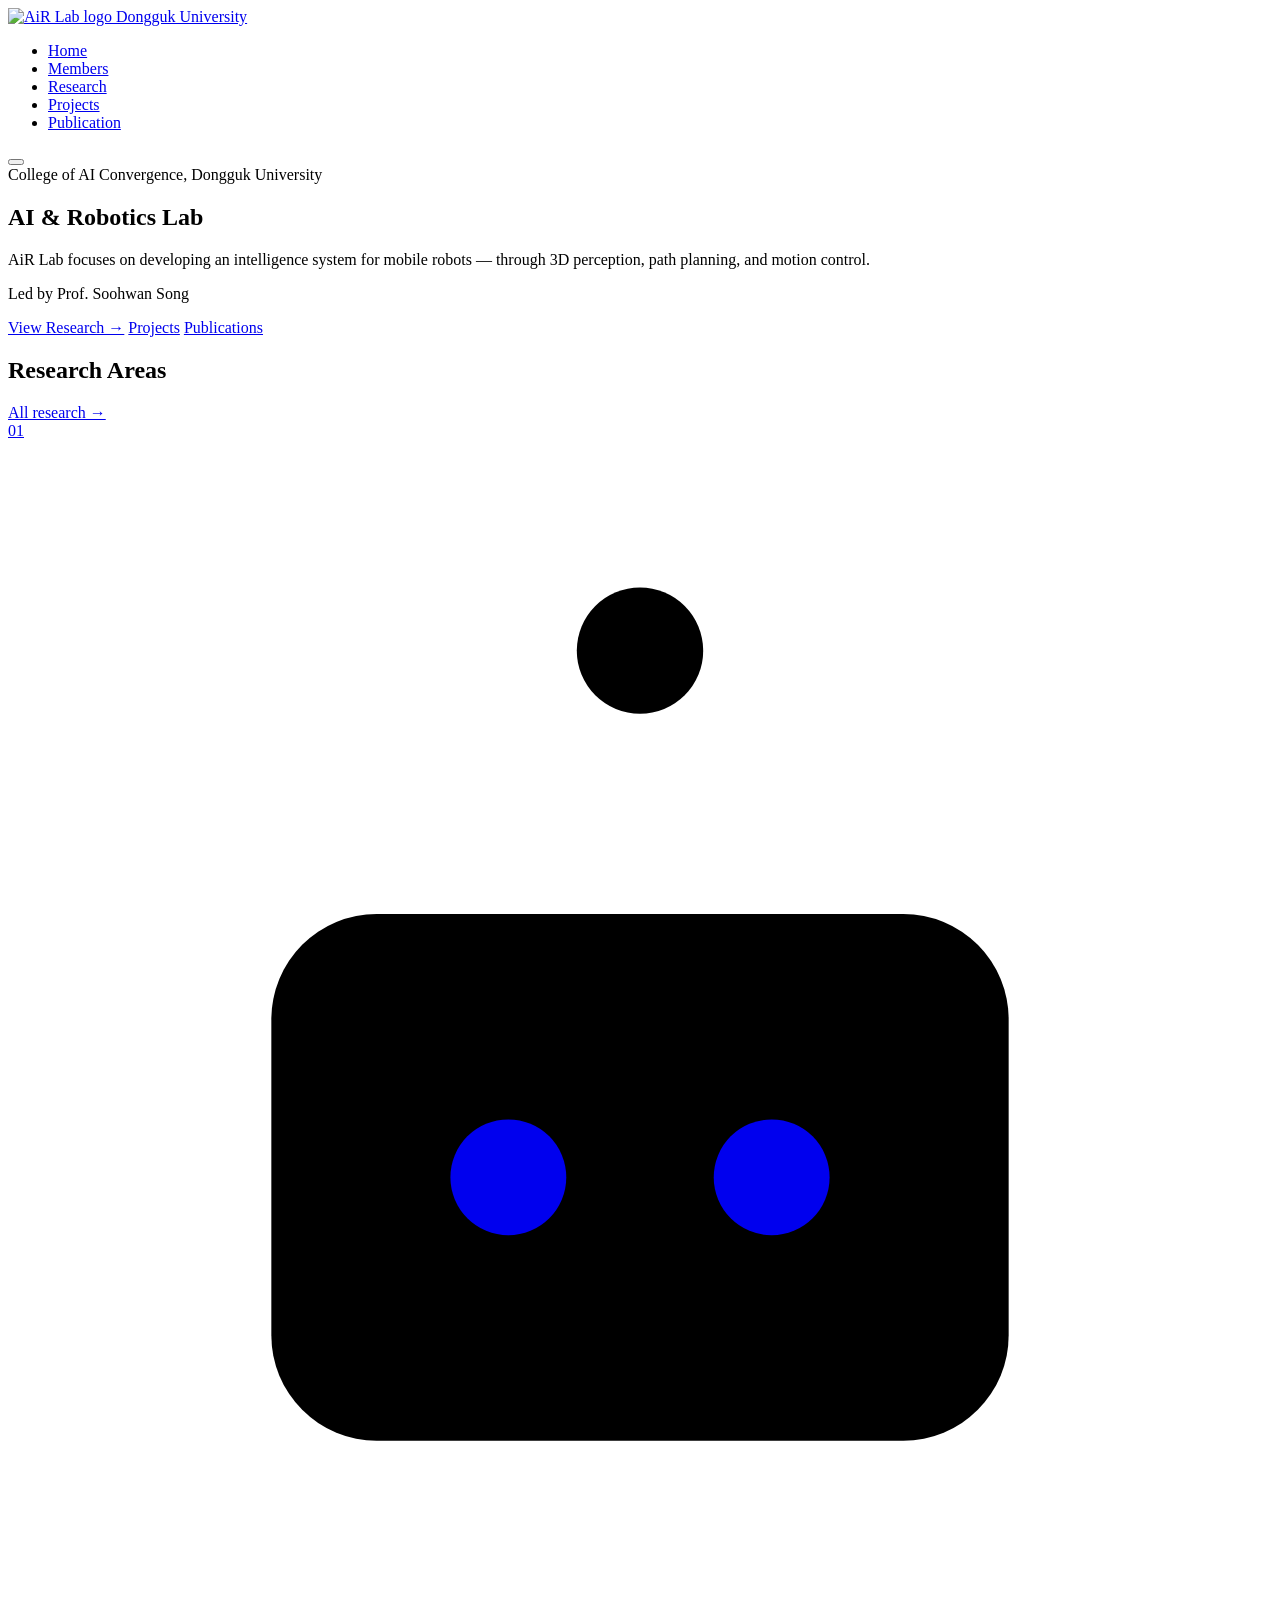
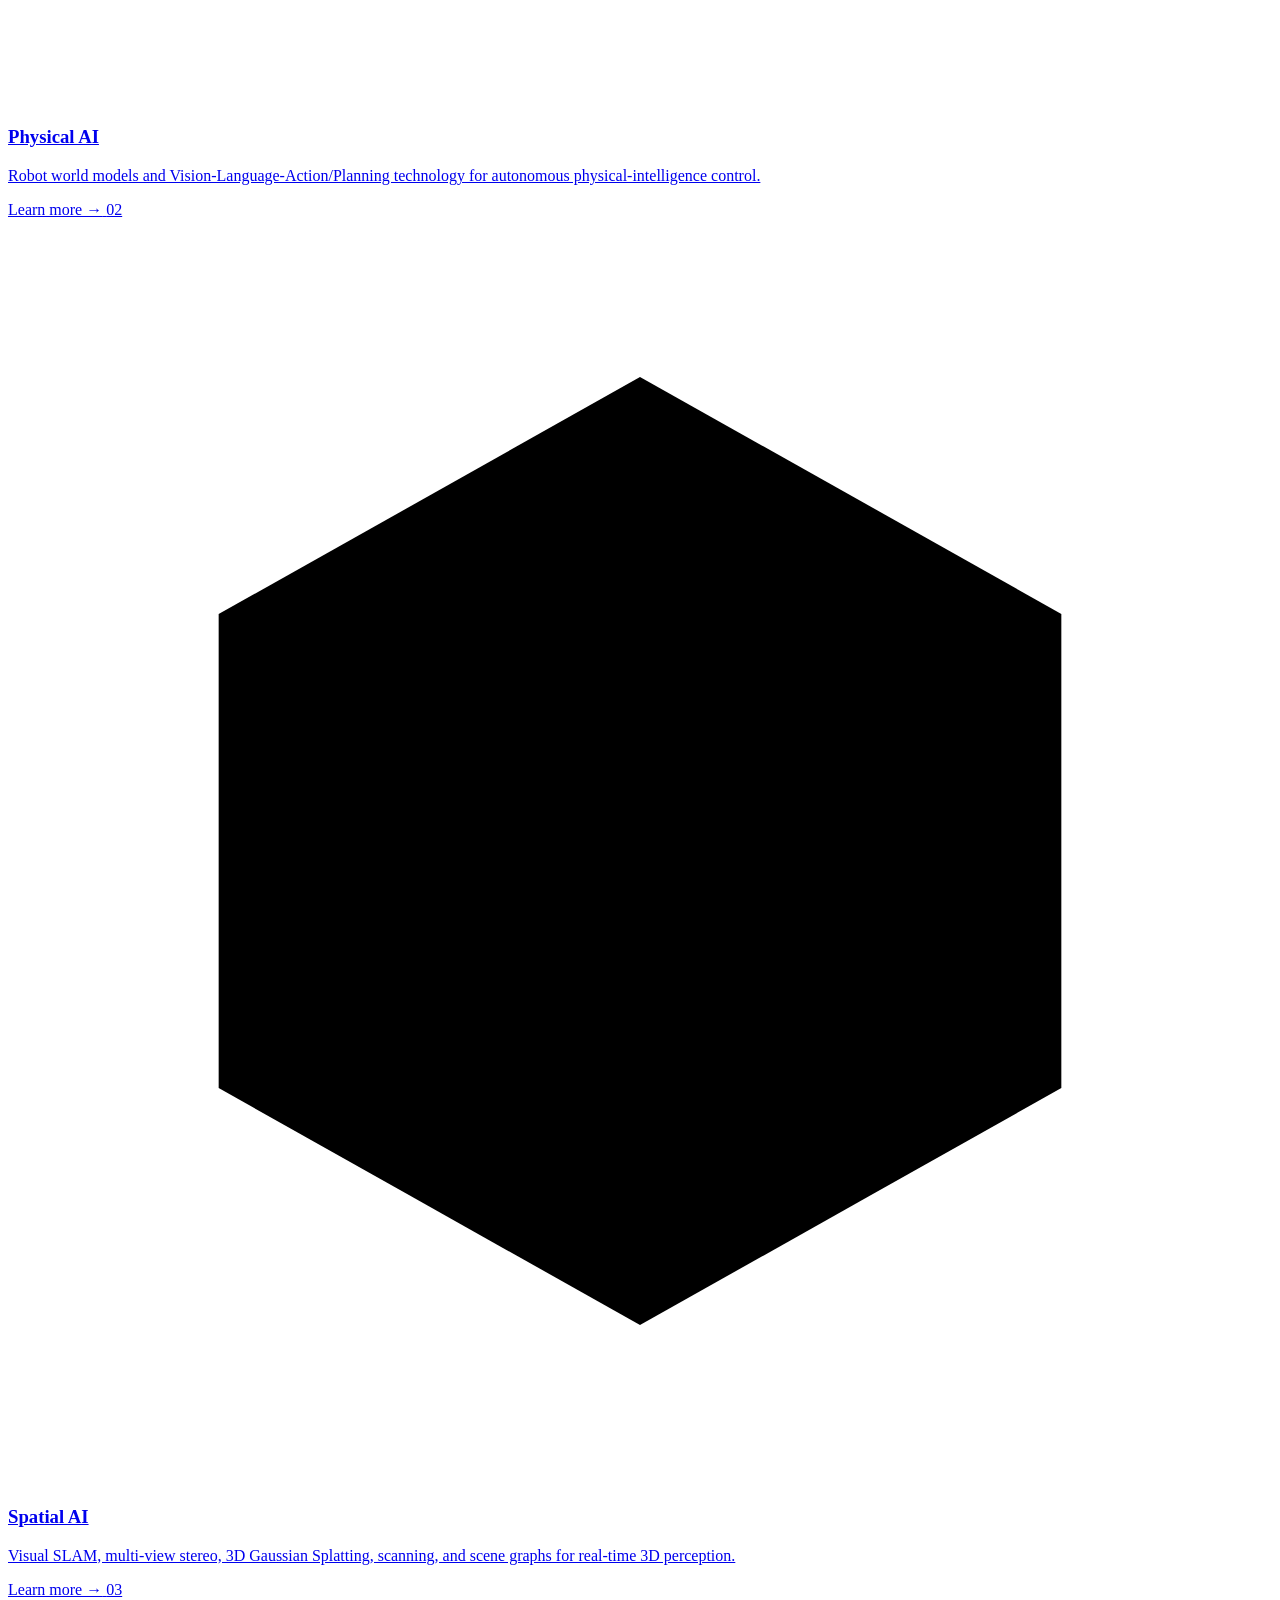
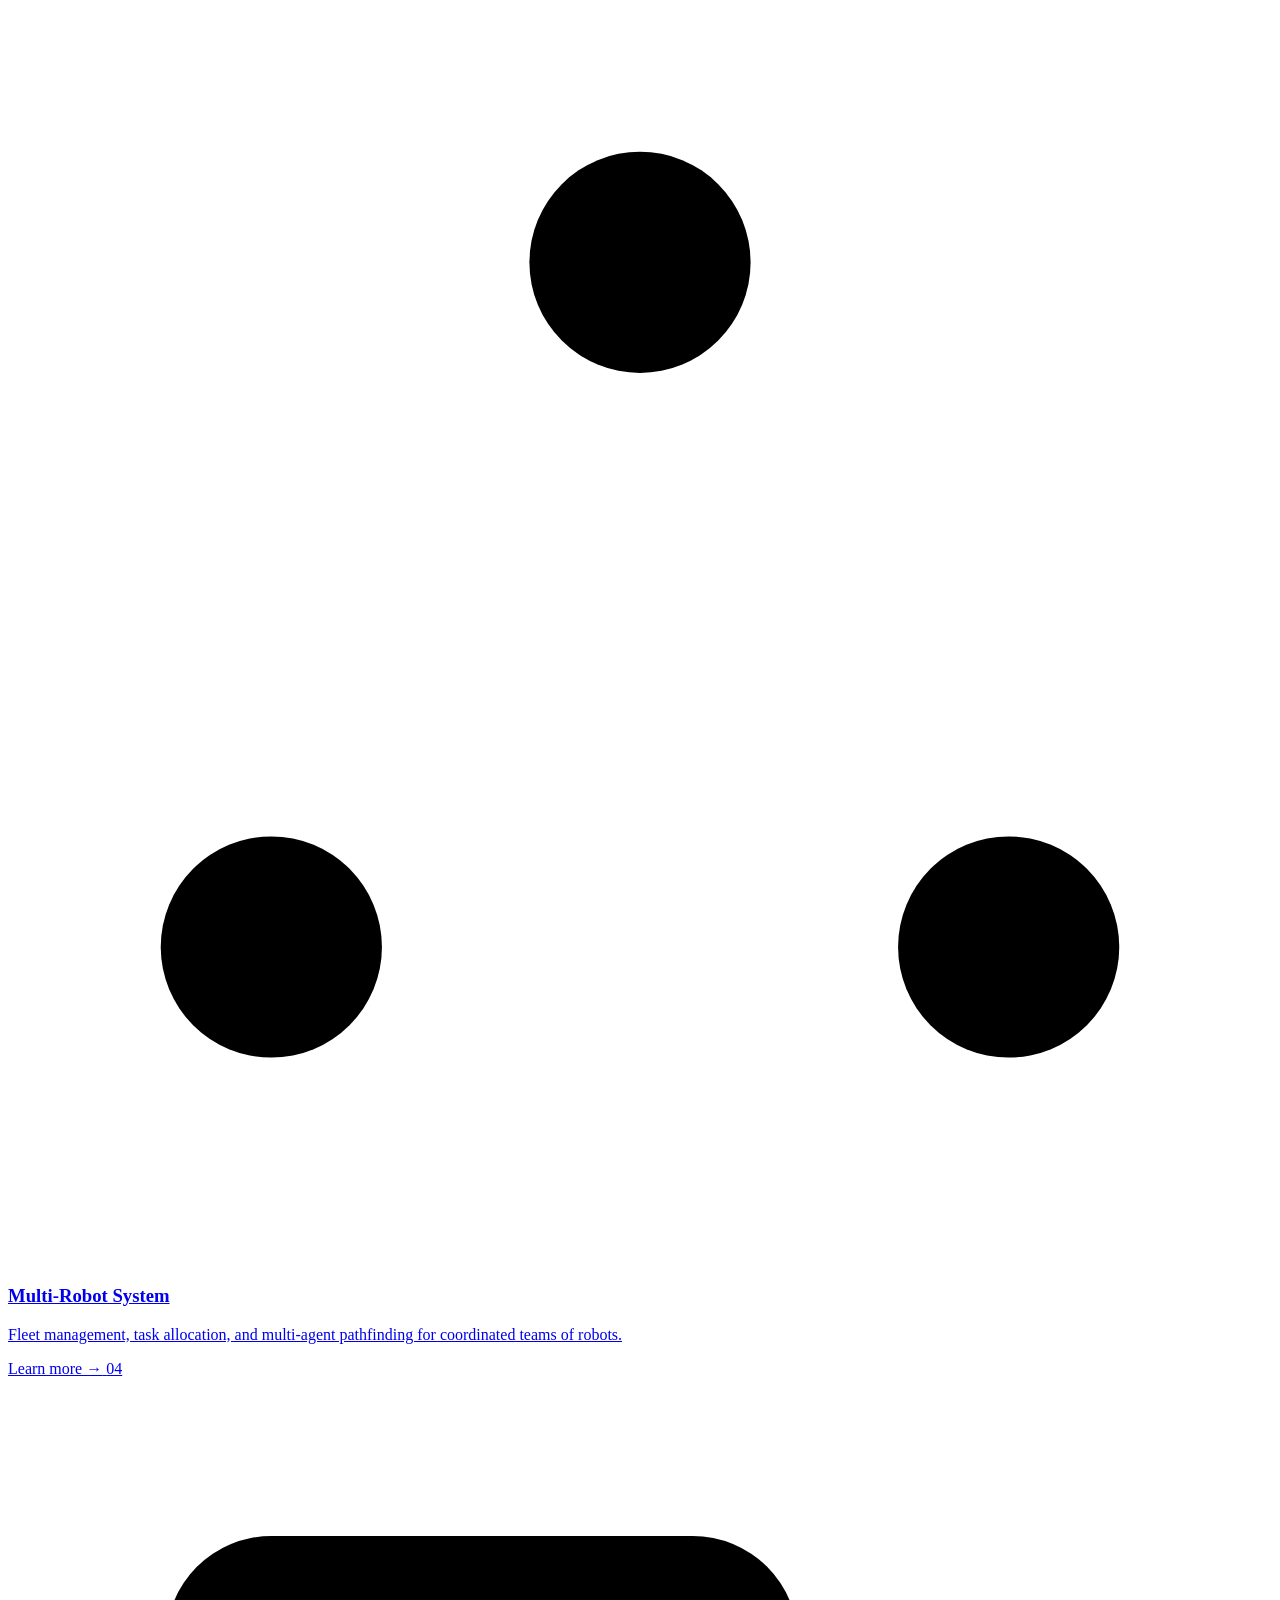
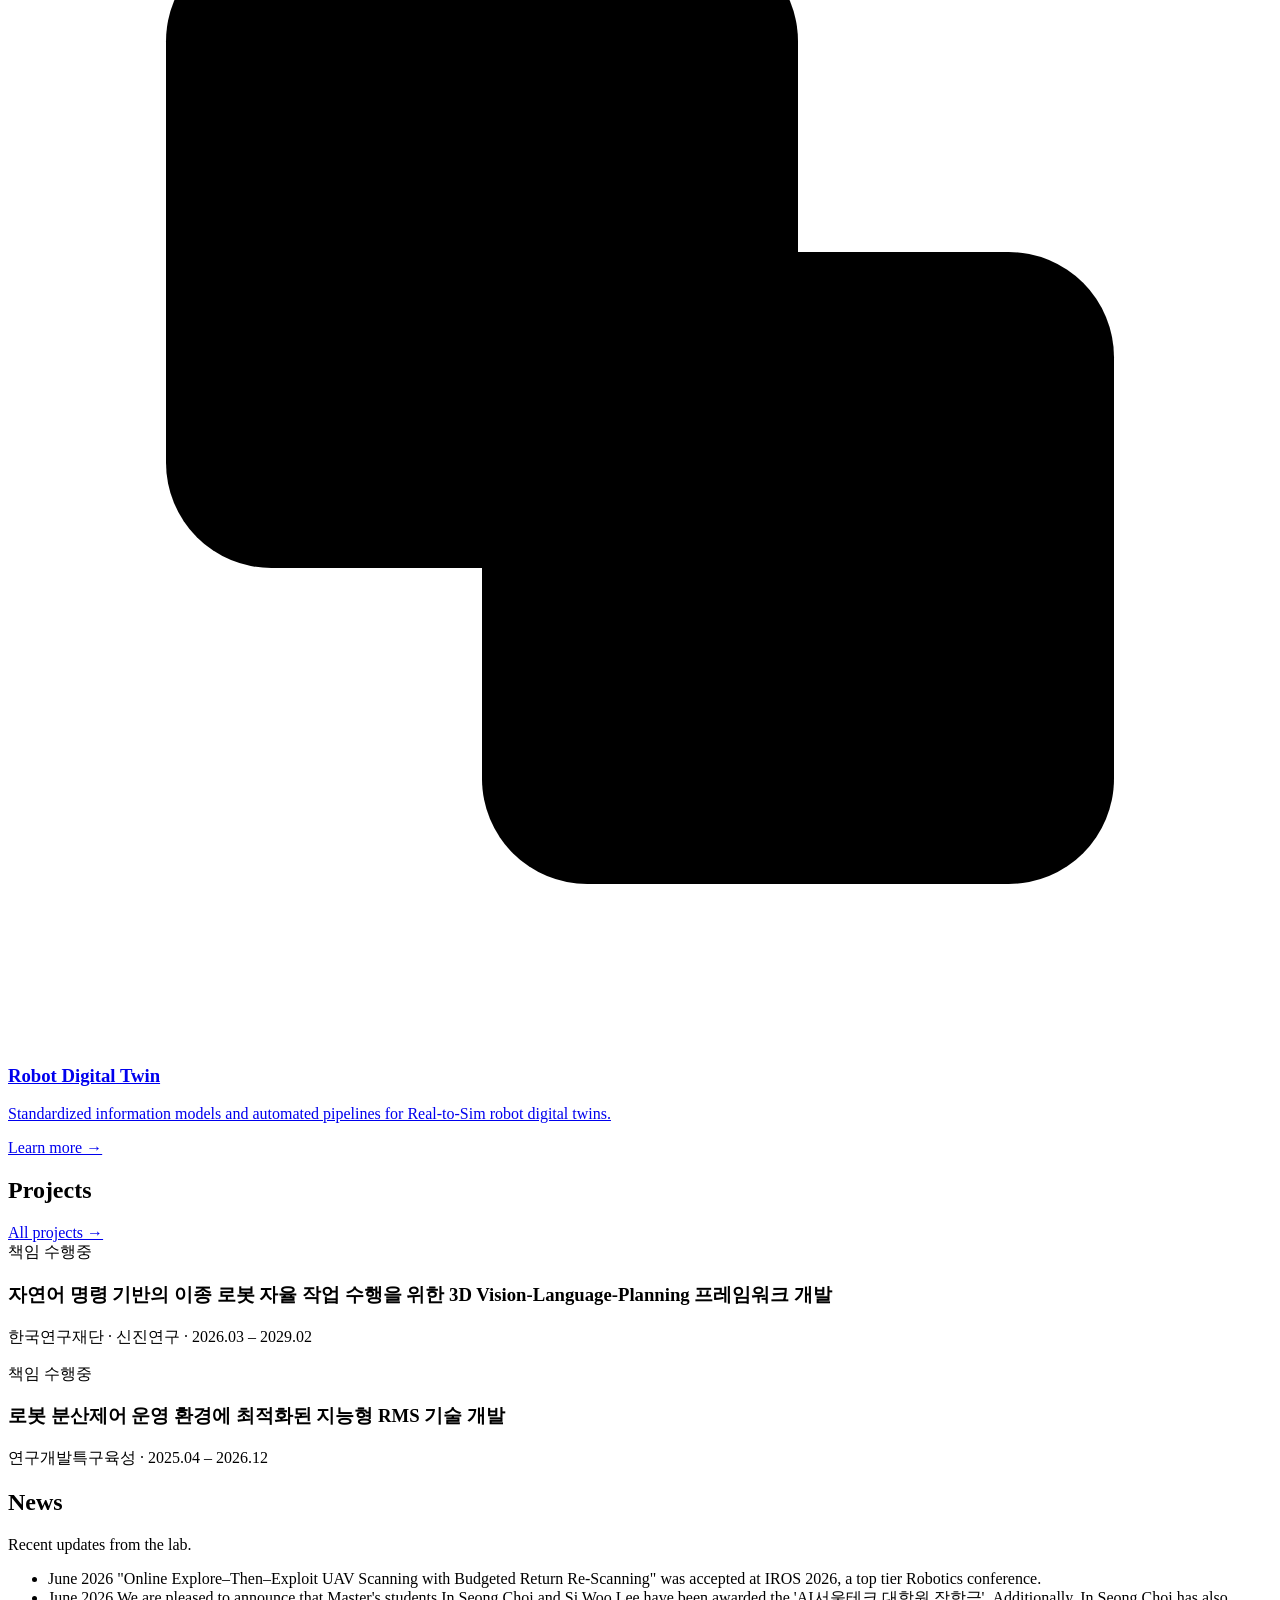
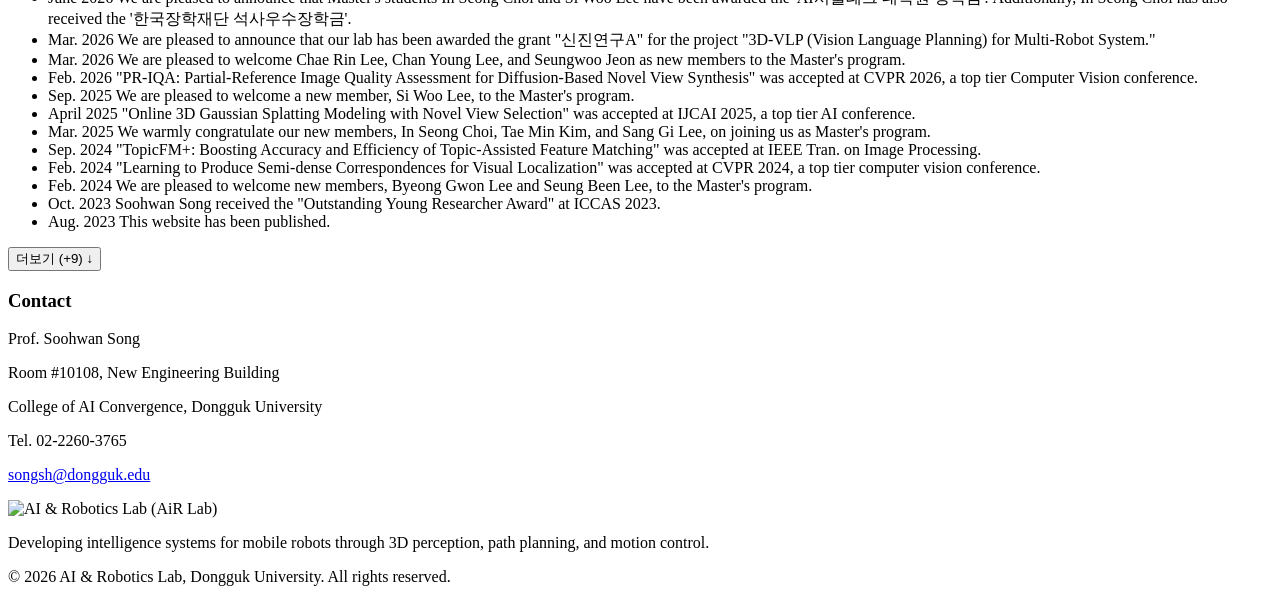
==== index.html @ bdc8489a "Add files via upload" ====
<!DOCTYPE html>
<html lang="en">
<head>
<meta charset="UTF-8" />
<meta name="viewport" content="width=device-width, initial-scale=1.0" />
<title>AiR Lab — AI &amp; Robotics Lab, Dongguk University</title>
<meta name="description" content="AI & Robotics Lab (AiR Lab) at Dongguk University develops intelligence systems for mobile robots — 3D vision, navigation, and multi-robot systems." />
<link rel="icon" type="image/png" href="figures/logo/favicon.png" />
<link rel="stylesheet" href="css/style.css" />
</head>
<body data-page="home">

<header class="site-header">
  <div class="container">
    <a href="index.html" class="brand">
      <img src="figures/logo/logo_v3.png" alt="AiR Lab logo" class="brand-logo" />
      <span class="brand-sub">Dongguk University</span>
    </a>
    <nav class="nav">
      <ul class="nav-links">
        <li><a href="index.html" data-page="home">Home</a></li>
        <li><a href="members.html" data-page="members">Members</a></li>
        <li><a href="research.html" data-page="research">Research</a></li>
        <li><a href="projects.html" data-page="projects">Projects</a></li>
        <li><a href="publication.html" data-page="publication">Publication</a></li>
      </ul>
      <button class="nav-toggle" aria-label="Toggle navigation">
        <span></span><span></span><span></span>
      </button>
    </nav>
  </div>
</header>

<section class="hero">
  <div class="container">
    <span class="eyebrow">College of AI Convergence, Dongguk University</span>
    <h1>AI &amp; Robotics Lab</h1>
    <p class="hero-lede">
      AiR Lab focuses on developing an intelligence system for mobile robots —
      through 3D perception, path planning, and motion control.
    </p>
    <p class="hero-meta">Led by Prof. Soohwan Song</p>
    <div class="btn-row">
      <a href="research.html" class="btn btn-primary">View Research →</a>
      <a href="projects.html" class="btn btn-secondary">Projects</a>
      <a href="publication.html" class="btn btn-secondary">Publications</a>
    </div>
  </div>
</section>

<section class="section">
  <div class="container">
    <div class="section-head">
      <h2>Research Areas</h2>
      <a href="research.html" class="section-link">All research →</a>
    </div>
    <div class="research-grid">
      <a href="physical-ai.html" class="research-card">
        <span class="num">01</span>
        <span class="icon"><svg viewBox="0 0 24 24"><rect x="5" y="9" width="14" height="10" rx="2"></rect><circle cx="9.5" cy="14" r="1.1" fill="currentColor" stroke="none"></circle><circle cx="14.5" cy="14" r="1.1" fill="currentColor" stroke="none"></circle><line x1="12" y1="9" x2="12" y2="5"></line><circle cx="12" cy="4" r="1.2"></circle><line x1="5" y1="13" x2="2.5" y2="13"></line><line x1="19" y1="13" x2="21.5" y2="13"></line></svg></span>
        <h3>Physical AI</h3>
        <p>Robot world models and Vision-Language-Action/Planning technology for autonomous physical-intelligence control.</p>
        <span class="card-link">Learn more →</span>
      </a>
      <a href="spatial-ai.html" class="research-card">
        <span class="num">02</span>
        <span class="icon"><svg viewBox="0 0 24 24"><path d="M12 3l8 4.5v9L12 21l-8-4.5v-9L12 3z"></path><path d="M12 12v9"></path><path d="M12 12l8-4.5"></path><path d="M12 12L4 7.5"></path></svg></span>
        <h3>Spatial AI</h3>
        <p>Visual SLAM, multi-view stereo, 3D Gaussian Splatting, scanning, and scene graphs for real-time 3D perception.</p>
        <span class="card-link">Learn more →</span>
      </a>
      <a href="multi-robot.html" class="research-card">
        <span class="num">03</span>
        <span class="icon"><svg viewBox="0 0 24 24"><circle cx="12" cy="5" r="2.1"></circle><circle cx="5" cy="18" r="2.1"></circle><circle cx="19" cy="18" r="2.1"></circle><line x1="12" y1="7.1" x2="6.3" y2="16.1"></line><line x1="12" y1="7.1" x2="17.7" y2="16.1"></line><line x1="7.1" y1="18" x2="16.9" y2="18"></line></svg></span>
        <h3>Multi-Robot System</h3>
        <p>Fleet management, task allocation, and multi-agent pathfinding for coordinated teams of robots.</p>
        <span class="card-link">Learn more →</span>
      </a>
      <a href="digital-twin.html" class="research-card">
        <span class="num">04</span>
        <span class="icon"><svg viewBox="0 0 24 24"><rect x="3" y="3" width="12" height="12" rx="2"></rect><rect x="9" y="9" width="12" height="12" rx="2"></rect></svg></span>
        <h3>Robot Digital Twin</h3>
        <p>Standardized information models and automated pipelines for Real-to-Sim robot digital twins.</p>
        <span class="card-link">Learn more →</span>
      </a>
    </div>
  </div>
</section>

<section class="section">
  <div class="container">
    <div class="section-head">
      <h2>Projects</h2>
      <a href="projects.html" class="section-link">All projects →</a>
    </div>
    <div class="project-list">
      <div class="project-card">
        <div class="project-title-row">
          <span class="role-tag pi">책임</span>
          <span class="status-badge active">수행중</span>
          <h3>자연어 명령 기반의 이종 로봇 자율 작업 수행을 위한 3D Vision-Language-Planning 프레임워크 개발</h3>
        </div>
        <p class="project-meta">한국연구재단 · 신진연구 · 2026.03 – 2029.02</p>
      </div>
      <div class="project-card">
        <div class="project-title-row">
          <span class="role-tag pi">책임</span>
          <span class="status-badge active">수행중</span>
          <h3>로봇 분산제어 운영 환경에 최적화된 지능형 RMS 기술 개발</h3>
        </div>
        <p class="project-meta">연구개발특구육성 · 2025.04 – 2026.12</p>
      </div>
    </div>
  </div>
</section>

<section class="section">
  <div class="container">
    <div class="section-head">
      <h2>News</h2>
      <span class="section-note">Recent updates from the lab.</span>
    </div>
    <ul class="news-list">
      <li class="news-item">
        <span class="news-date">June 2026</span>
        <span class="news-text">"Online Explore–Then–Exploit UAV Scanning with Budgeted Return Re-Scanning" was accepted at IROS 2026, a top tier Robotics conference.</span>
      </li>
      <li class="news-item">
        <span class="news-date">June 2026</span>
        <span class="news-text">We are pleased to announce that Master's students In Seong Choi and Si Woo Lee have been awarded the 'AI서울테크 대학원 장학금'. Additionally, In Seong Choi has also received the '한국장학재단 석사우수장학금'.</span>
      </li>
      <li class="news-item">
        <span class="news-date">Mar. 2026</span>
        <span class="news-text">We are pleased to announce that our lab has been awarded the grant "신진연구A" for the project "3D-VLP (Vision Language Planning) for Multi-Robot System."</span>
      </li>
      <li class="news-item">
        <span class="news-date">Mar. 2026</span>
        <span class="news-text">We are pleased to welcome Chae Rin Lee, Chan Young Lee, and Seungwoo Jeon as new members to the Master's program.</span>
      </li>
      <li class="news-item news-extra hidden">
        <span class="news-date">Feb. 2026</span>
        <span class="news-text">"PR-IQA: Partial-Reference Image Quality Assessment for Diffusion-Based Novel View Synthesis" was accepted at CVPR 2026, a top tier Computer Vision conference.</span>
      </li>
      <li class="news-item news-extra hidden">
        <span class="news-date">Sep. 2025</span>
        <span class="news-text">We are pleased to welcome a new member, Si Woo Lee, to the Master's program.</span>
      </li>
      <li class="news-item news-extra hidden">
        <span class="news-date">April 2025</span>
        <span class="news-text">"Online 3D Gaussian Splatting Modeling with Novel View Selection" was accepted at IJCAI 2025, a top tier AI conference.</span>
      </li>
      <li class="news-item news-extra hidden">
        <span class="news-date">Mar. 2025</span>
        <span class="news-text">We warmly congratulate our new members, In Seong Choi, Tae Min Kim, and Sang Gi Lee, on joining us as Master's program.</span>
      </li>
      <li class="news-item news-extra hidden">
        <span class="news-date">Sep. 2024</span>
        <span class="news-text">"TopicFM+: Boosting Accuracy and Efficiency of Topic-Assisted Feature Matching" was accepted at IEEE Tran. on Image Processing.</span>
      </li>
      <li class="news-item news-extra hidden">
        <span class="news-date">Feb. 2024</span>
        <span class="news-text">"Learning to Produce Semi-dense Correspondences for Visual Localization" was accepted at CVPR 2024, a top tier computer vision conference.</span>
      </li>
      <li class="news-item news-extra hidden">
        <span class="news-date">Feb. 2024</span>
        <span class="news-text">We are pleased to welcome new members, Byeong Gwon Lee and Seung Been Lee, to the Master's program.</span>
      </li>
      <li class="news-item news-extra hidden">
        <span class="news-date">Oct. 2023</span>
        <span class="news-text">Soohwan Song received the "Outstanding Young Researcher Award" at ICCAS 2023.</span>
      </li>
      <li class="news-item news-extra hidden">
        <span class="news-date">Aug. 2023</span>
        <span class="news-text">This website has been published.</span>
      </li>
    </ul>
    <button class="news-toggle" id="news-toggle" aria-expanded="false">더보기 <span class="count">(+9)</span> ↓</button>
  </div>
</section>

<footer class="site-footer">
  <div class="container">
    <div class="footer-grid">
      <div>
        <h3>Contact</h3>
        <p>Prof. Soohwan Song</p>
        <p>Room #10108, New Engineering Building</p>
        <p>College of AI Convergence, Dongguk University</p>
        <p>Tel. 02-2260-3765</p>
        <p><a class="email" href="mailto:songsh@dongguk.edu">songsh@dongguk.edu</a></p>
      </div>
      <div>
        <img src="figures/logo/logo_v3.png" alt="AI & Robotics Lab (AiR Lab)" class="footer-logo" />
        <p>Developing intelligence systems for mobile robots through 3D perception, path planning, and motion control.</p>
      </div>
    </div>
    <div class="footer-bottom">
      <span>© 2026 AI &amp; Robotics Lab, Dongguk University. All rights reserved.</span>
    </div>
  </div>
</footer>

<script src="js/main.js"></script>
</body>
</html>
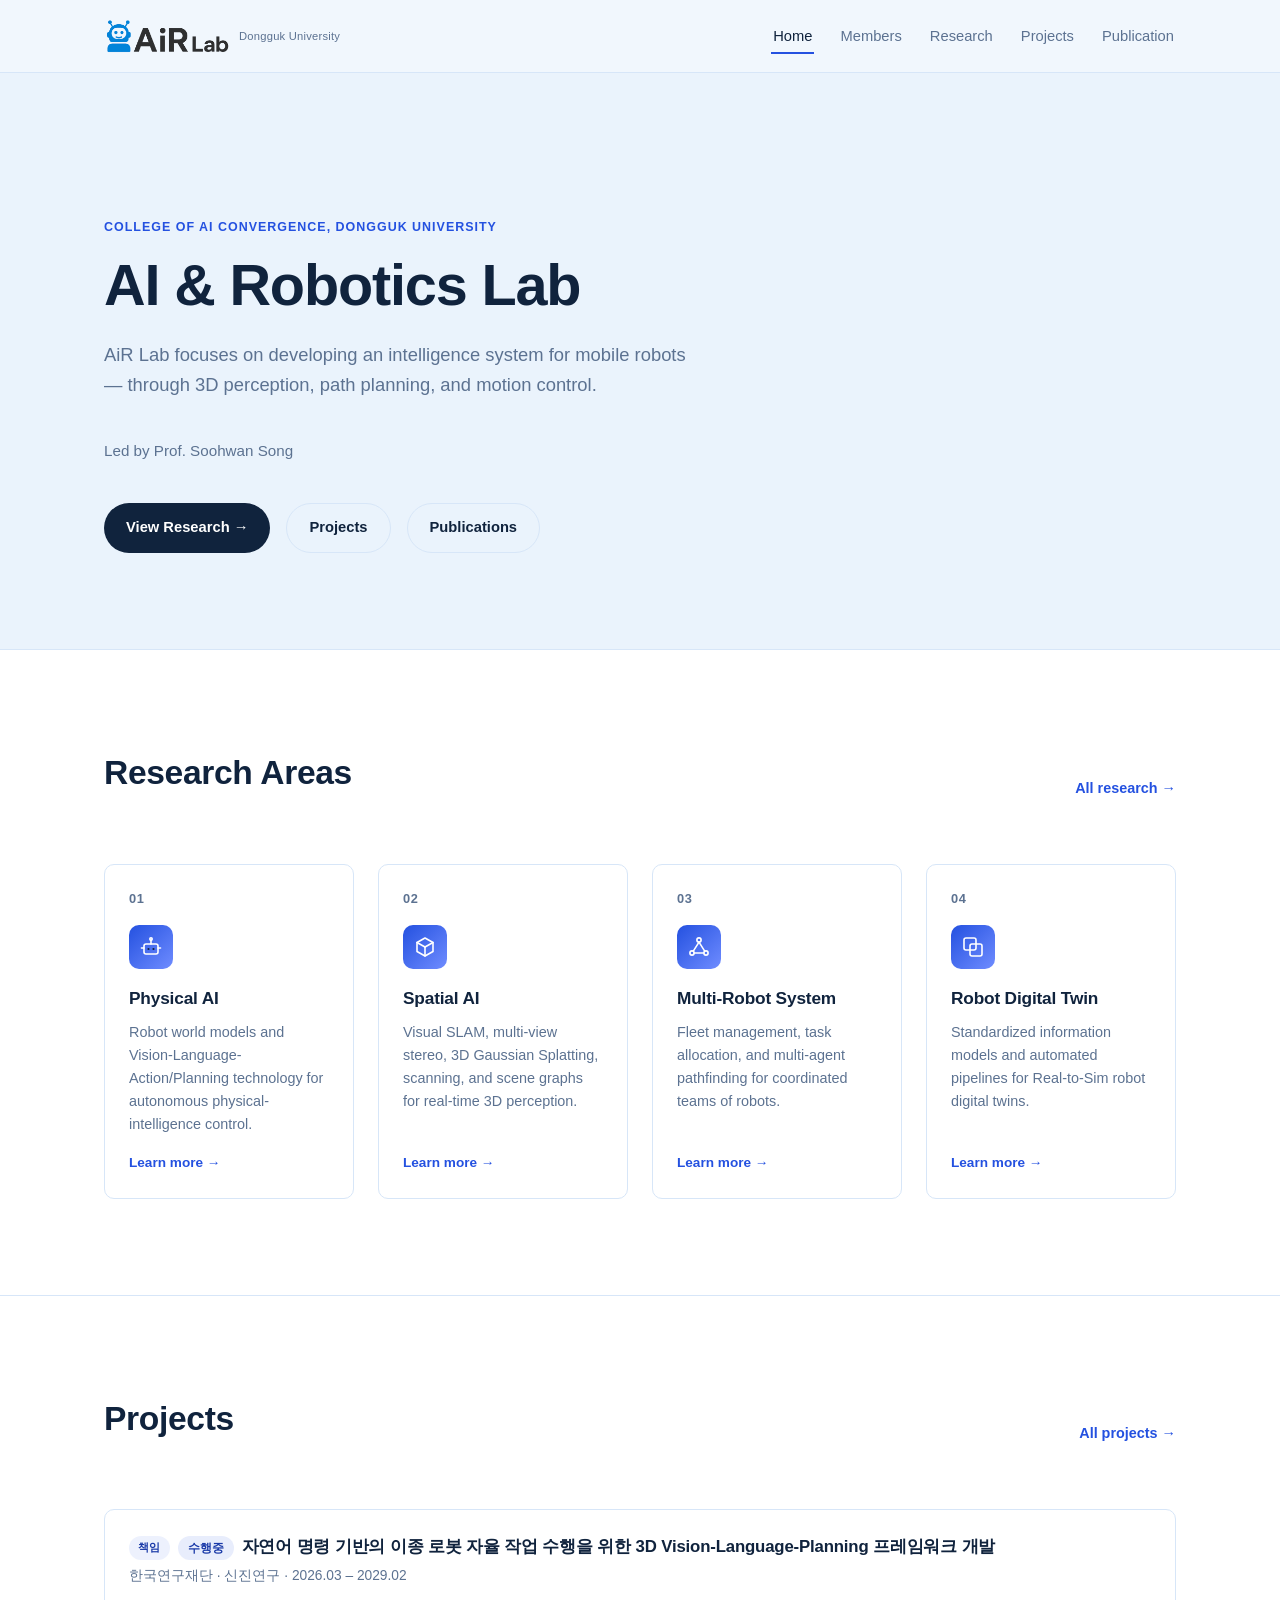
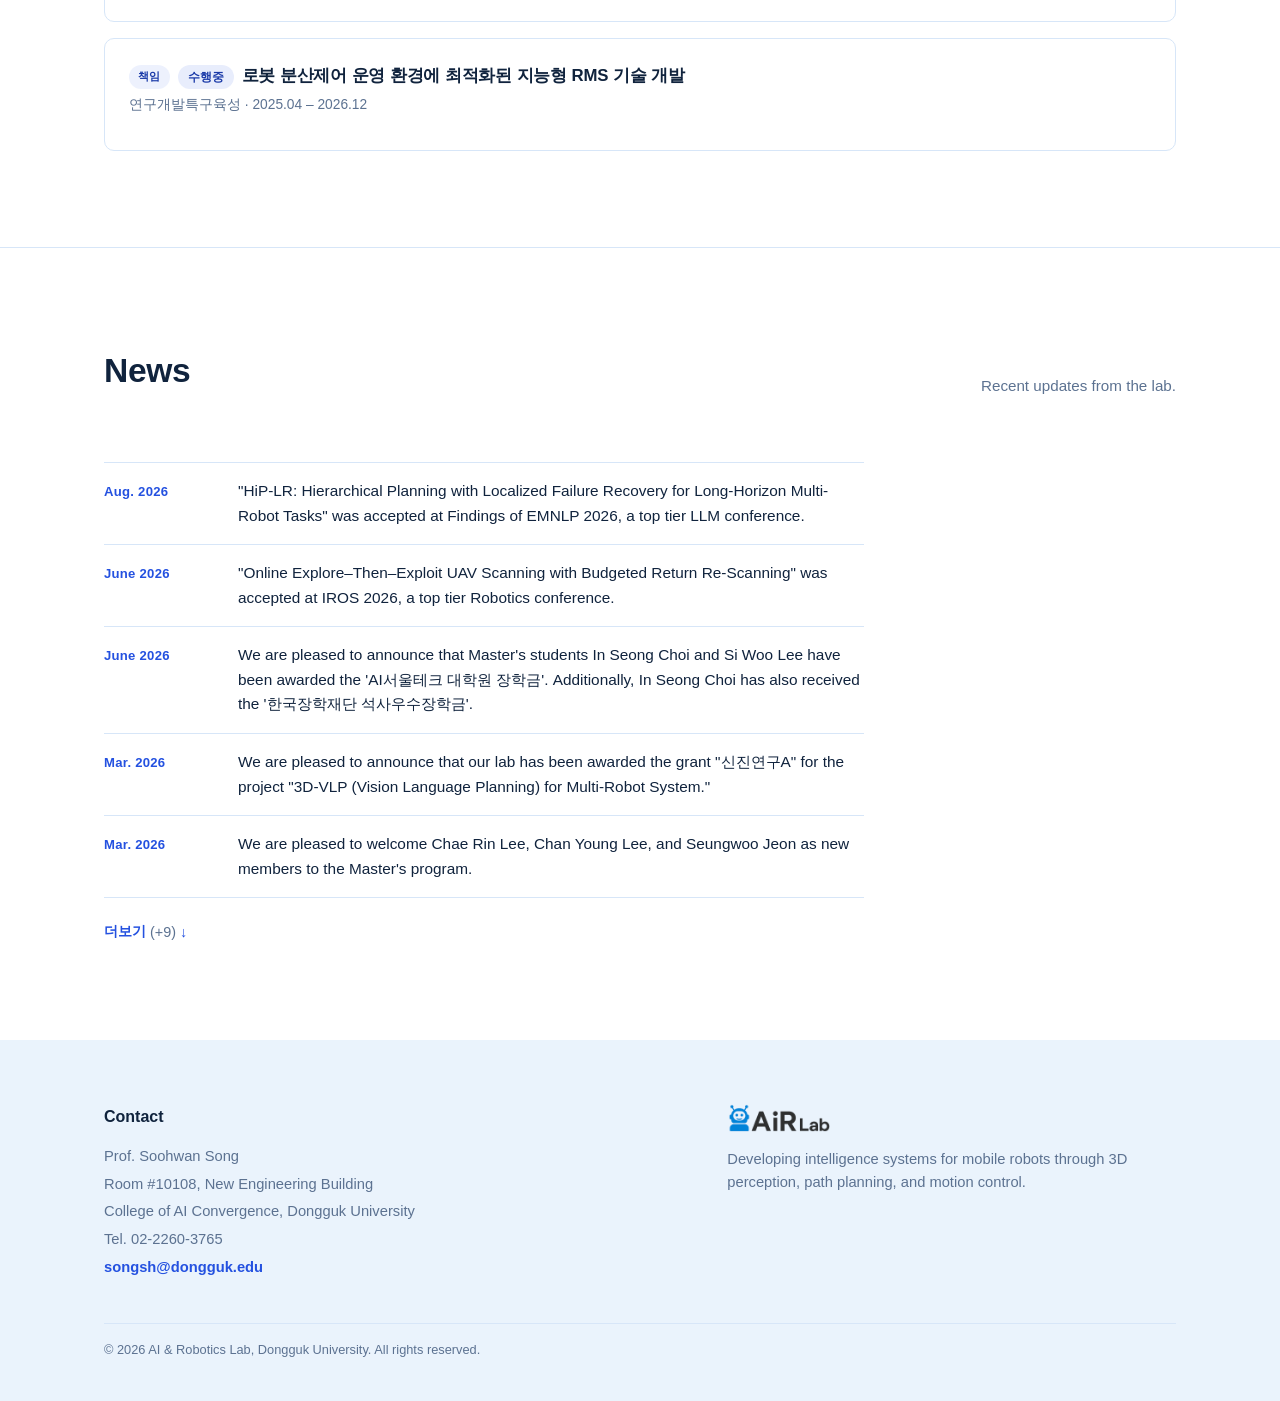
==== commit 900c77ea: "Update index.html" ====
--- a/index.html
+++ b/index.html
@@ -120,7 +120,11 @@
       <h2>News</h2>
       <span class="section-note">Recent updates from the lab.</span>
     </div>
-    <ul class="news-list">
+    <ul class="news-list">      
+      <li class="news-item">
+        <span class="news-date">Aug. 2026</span>
+        <span class="news-text">"HiP-LR: Hierarchical Planning with Localized Failure Recovery for Long-Horizon Multi-Robot Tasks" was accepted at Findings of EMNLP 2026, a top tier LLM conference.</span>
+      </li>
       <li class="news-item">
         <span class="news-date">June 2026</span>
         <span class="news-text">"Online Explore–Then–Exploit UAV Scanning with Budgeted Return Re-Scanning" was accepted at IROS 2026, a top tier Robotics conference.</span>
--- a/css/style.css
+++ b/css/style.css
@@ -0,0 +1,1055 @@
+/* ===== AiR Lab — Design tokens ===== */
+:root {
+  --color-bg: #ffffff;
+  --color-bg-alt: #eaf3fc;
+  --color-text: #10233d;
+  --color-text-muted: #5c7291;
+  --color-border: #d7e6f8;
+  --color-accent: #2451e0;
+  --color-accent-dark: #1a3aa8;
+  --color-header-bg: rgba(240, 247, 253, 0.92);
+
+  --font-base: -apple-system, BlinkMacSystemFont, "Segoe UI", Roboto, "Helvetica Neue", Arial, sans-serif;
+
+  --container-width: 1120px;
+  --space-1: 8px;
+  --space-2: 16px;
+  --space-3: 24px;
+  --space-4: 40px;
+  --space-5: 64px;
+  --space-6: 96px;
+  --space-7: 140px;
+
+  --radius: 10px;
+}
+
+* { box-sizing: border-box; }
+
+html { scroll-behavior: smooth; }
+
+body {
+  margin: 0;
+  font-family: var(--font-base);
+  color: var(--color-text);
+  background: var(--color-bg);
+  line-height: 1.6;
+  -webkit-font-smoothing: antialiased;
+}
+
+a { color: inherit; text-decoration: none; }
+
+img { max-width: 100%; display: block; }
+
+.container {
+  width: 100%;
+  max-width: var(--container-width);
+  margin: 0 auto;
+  padding: 0 var(--space-3);
+}
+
+/* ===== Header ===== */
+.site-header {
+  position: sticky;
+  top: 0;
+  z-index: 100;
+  background: var(--color-header-bg);
+  backdrop-filter: saturate(180%) blur(12px);
+  border-bottom: 1px solid var(--color-border);
+}
+
+.site-header .container {
+  display: flex;
+  align-items: center;
+  justify-content: space-between;
+  height: 72px;
+}
+
+.brand {
+  display: flex;
+  align-items: center;
+  gap: 10px;
+  line-height: 1.15;
+}
+
+.brand-logo {
+  height: 34px;
+  width: auto;
+}
+
+.brand-sub {
+  font-size: 0.7rem;
+  color: var(--color-text-muted);
+  letter-spacing: 0.02em;
+}
+
+.footer-logo {
+  height: 28px;
+  width: auto;
+  margin-bottom: var(--space-2);
+}
+
+.nav {
+  display: flex;
+  align-items: center;
+  gap: var(--space-4);
+}
+
+.nav-links {
+  display: flex;
+  gap: var(--space-3);
+  list-style: none;
+  margin: 0;
+  padding: 0;
+}
+
+.nav-links a {
+  font-size: 0.92rem;
+  font-weight: 500;
+  color: var(--color-text-muted);
+  padding: 8px 2px;
+  border-bottom: 2px solid transparent;
+  transition: color 0.15s ease, border-color 0.15s ease;
+}
+
+.nav-links a:hover,
+.nav-links a.active {
+  color: var(--color-text);
+  border-bottom-color: var(--color-accent);
+}
+
+.nav-toggle {
+  display: none;
+  background: none;
+  border: none;
+  cursor: pointer;
+  padding: 8px;
+}
+
+.nav-toggle span {
+  display: block;
+  width: 22px;
+  height: 2px;
+  background: var(--color-text);
+  margin: 5px 0;
+}
+
+/* ===== Hero ===== */
+.hero {
+  padding: var(--space-7) 0 var(--space-6);
+  border-bottom: 1px solid var(--color-border);
+  background-color: #eaf3fc;
+}
+
+.eyebrow {
+  display: inline-block;
+  font-size: 0.78rem;
+  font-weight: 600;
+  letter-spacing: 0.08em;
+  text-transform: uppercase;
+  color: var(--color-accent);
+  margin-bottom: var(--space-2);
+}
+
+.hero h1 {
+  font-size: clamp(2.4rem, 5vw, 3.6rem);
+  line-height: 1.08;
+  letter-spacing: -0.02em;
+  margin: 0 0 var(--space-3);
+  max-width: 16ch;
+}
+
+.hero-lede {
+  font-size: 1.15rem;
+  color: var(--color-text-muted);
+  max-width: 58ch;
+  margin: 0 0 var(--space-4);
+}
+
+.hero-meta {
+  font-size: 0.95rem;
+  color: var(--color-text-muted);
+}
+
+.btn-row {
+  display: flex;
+  gap: var(--space-2);
+  margin-top: var(--space-4);
+}
+
+.btn {
+  display: inline-flex;
+  align-items: center;
+  gap: 6px;
+  padding: 12px 22px;
+  border-radius: 999px;
+  font-size: 0.92rem;
+  font-weight: 600;
+  transition: transform 0.15s ease, background 0.15s ease;
+}
+
+.btn-primary {
+  background: var(--color-text);
+  color: #fff;
+}
+
+.btn-primary:hover { background: var(--color-accent-dark); }
+
+.btn-secondary {
+  background: transparent;
+  color: var(--color-text);
+  border: 1px solid var(--color-border);
+}
+
+.btn-secondary:hover { border-color: var(--color-text); }
+
+/* ===== Section shell ===== */
+.section {
+  padding: var(--space-6) 0;
+  border-bottom: 1px solid var(--color-border);
+}
+
+.section:last-of-type { border-bottom: none; }
+
+.section-head {
+  display: flex;
+  align-items: flex-end;
+  justify-content: space-between;
+  gap: var(--space-3);
+  margin-bottom: var(--space-5);
+}
+
+.section-head h2 {
+  font-size: clamp(1.6rem, 3vw, 2.1rem);
+  letter-spacing: -0.01em;
+  margin: 0;
+}
+
+.section-head .section-note {
+  color: var(--color-text-muted);
+  font-size: 0.95rem;
+  max-width: 42ch;
+}
+
+.section-link {
+  font-size: 0.9rem;
+  font-weight: 600;
+  color: var(--color-accent);
+  white-space: nowrap;
+}
+
+/* ===== Research cards (numbered, 3-4 col) ===== */
+.research-grid {
+  display: grid;
+  grid-template-columns: repeat(4, 1fr);
+  gap: var(--space-3);
+}
+
+.research-card {
+  border: 1px solid var(--color-border);
+  border-radius: var(--radius);
+  padding: var(--space-3);
+  display: flex;
+  flex-direction: column;
+  min-height: 260px;
+  transition: border-color 0.15s ease, transform 0.15s ease;
+}
+
+.research-card:hover {
+  border-color: var(--color-accent);
+  transform: translateY(-2px);
+}
+
+.research-card .num {
+  font-size: 0.8rem;
+  font-weight: 700;
+  color: var(--color-text-muted);
+  letter-spacing: 0.05em;
+}
+
+.research-card .icon {
+  width: 44px;
+  height: 44px;
+  border-radius: 10px;
+  margin: var(--space-2) 0 var(--space-2);
+  background: linear-gradient(135deg, var(--color-accent), #6f8cff);
+  display: flex;
+  align-items: center;
+  justify-content: center;
+  flex-shrink: 0;
+}
+
+.research-card .icon svg {
+  width: 24px;
+  height: 24px;
+  stroke: #fff;
+  fill: none;
+  stroke-width: 1.6;
+  stroke-linecap: round;
+  stroke-linejoin: round;
+}
+
+.research-card h3 {
+  font-size: 1.08rem;
+  margin: 0 0 8px;
+  letter-spacing: -0.01em;
+}
+
+.research-card p {
+  font-size: 0.9rem;
+  color: var(--color-text-muted);
+  margin: 0 0 var(--space-2);
+  flex-grow: 1;
+}
+
+.research-card .card-link {
+  font-size: 0.85rem;
+  font-weight: 600;
+  color: var(--color-accent);
+}
+
+/* ===== News list ===== */
+.news-list {
+  list-style: none;
+  margin: 0;
+  padding: 0;
+  max-width: 760px;
+  border-bottom: 1px solid var(--color-border);
+}
+
+.news-item {
+  display: flex;
+  gap: var(--space-3);
+  padding: var(--space-2) 0;
+  border-top: 1px solid var(--color-border);
+}
+
+.news-item.hidden { display: none; }
+
+.news-toggle {
+  display: inline-flex;
+  align-items: center;
+  gap: 4px;
+  margin-top: var(--space-3);
+  background: transparent;
+  border: none;
+  color: var(--color-accent);
+  font-size: 0.9rem;
+  font-weight: 600;
+  cursor: pointer;
+  padding: 0;
+}
+
+.news-toggle:hover { color: var(--color-accent-dark); }
+
+.news-toggle .count { color: var(--color-text-muted); font-weight: 500; }
+
+.news-date {
+  flex: 0 0 110px;
+  font-size: 0.82rem;
+  font-weight: 700;
+  color: var(--color-accent);
+  letter-spacing: 0.02em;
+  padding-top: 2px;
+}
+
+.news-text { font-size: 0.96rem; }
+
+/* ===== Footer / contact ===== */
+.site-footer {
+  padding: var(--space-5) 0 var(--space-4);
+  background: var(--color-bg-alt);
+}
+
+.footer-grid {
+  display: grid;
+  grid-template-columns: 1.3fr 1fr;
+  gap: var(--space-4);
+  padding-bottom: var(--space-4);
+  border-bottom: 1px solid var(--color-border);
+}
+
+.footer-grid h3 {
+  font-size: 1rem;
+  margin: 0 0 var(--space-2);
+}
+
+.footer-grid p {
+  margin: 0 0 4px;
+  font-size: 0.92rem;
+  color: var(--color-text-muted);
+}
+
+.footer-grid a.email {
+  color: var(--color-accent);
+  font-weight: 600;
+}
+
+.footer-bottom {
+  display: flex;
+  justify-content: space-between;
+  align-items: center;
+  padding-top: var(--space-2);
+  font-size: 0.8rem;
+  color: var(--color-text-muted);
+  flex-wrap: wrap;
+  gap: 8px;
+}
+
+/* ===== Page header (interior pages) ===== */
+.page-header {
+  padding: var(--space-6) 0 var(--space-4);
+  border-bottom: 1px solid var(--color-border);
+}
+
+.page-header h1 {
+  font-size: clamp(2rem, 4vw, 2.7rem);
+  letter-spacing: -0.02em;
+  margin: 0 0 var(--space-2);
+}
+
+.page-header p {
+  color: var(--color-text-muted);
+  max-width: 60ch;
+  font-size: 1.02rem;
+  margin: 0;
+}
+
+/* ===== Professor bio page ===== */
+.bio-top {
+  display: grid;
+  grid-template-columns: 140px 1fr;
+  gap: var(--space-4);
+  align-items: center;
+}
+
+.bio-avatar {
+  width: 140px;
+  height: 140px;
+  border-radius: 50%;
+  object-fit: cover;
+  background: linear-gradient(135deg, var(--color-accent), #6f8cff);
+}
+
+.bio-role {
+  color: var(--color-accent);
+  font-weight: 600;
+  margin: 4px 0 2px;
+}
+
+.bio-links {
+  display: flex;
+  gap: var(--space-2);
+  margin-top: var(--space-3);
+  flex-wrap: wrap;
+}
+
+.bio-section {
+  padding: var(--space-5) 0;
+  border-bottom: 1px solid var(--color-border);
+}
+
+.bio-section:last-child { border-bottom: none; }
+
+.bio-section h2 {
+  font-size: 1.3rem;
+  margin: 0 0 var(--space-3);
+}
+
+.interest-tags {
+  display: flex;
+  flex-wrap: wrap;
+  gap: 8px;
+}
+
+.timeline {
+  list-style: none;
+  margin: 0;
+  padding: 0;
+  max-width: 68ch;
+}
+
+.timeline li {
+  display: grid;
+  grid-template-columns: 110px 1fr;
+  gap: var(--space-3);
+  padding: 10px 0;
+  border-top: 1px solid var(--color-border);
+  font-size: 0.95rem;
+}
+
+.timeline li:last-child { padding-bottom: 0; }
+
+.timeline .year {
+  font-weight: 700;
+  color: var(--color-accent);
+  font-size: 0.88rem;
+}
+
+/* ===== Members ===== */
+.member-group { padding: var(--space-5) 0; border-bottom: 1px solid var(--color-border); }
+.member-group:last-child { border-bottom: none; }
+
+.member-group-title {
+  display: flex;
+  align-items: baseline;
+  gap: var(--space-2);
+  margin-bottom: var(--space-3);
+}
+
+.member-group-title h2 {
+  font-size: 1.3rem;
+  margin: 0;
+}
+
+.member-group-title .count {
+  font-size: 0.85rem;
+  color: var(--color-text-muted);
+}
+
+.pi-card {
+  display: grid;
+  grid-template-columns: 120px 1fr;
+  gap: var(--space-3);
+  align-items: center;
+  border: 1px solid var(--color-border);
+  border-radius: var(--radius);
+  padding: var(--space-3);
+}
+
+.pi-card-link {
+  transition: border-color 0.15s ease, transform 0.15s ease;
+}
+
+.pi-card-link:hover {
+  border-color: var(--color-accent);
+  transform: translateY(-2px);
+}
+
+.pi-avatar {
+  width: 100px;
+  height: 100px;
+  border-radius: 50%;
+  object-fit: cover;
+  background: linear-gradient(135deg, var(--color-accent), #6f8cff);
+}
+
+.pi-card h3 { margin: 0 0 4px; font-size: 1.2rem; }
+.pi-card .role { color: var(--color-accent); font-weight: 600; font-size: 0.85rem; margin-bottom: 8px; }
+.pi-card p { margin: 2px 0; font-size: 0.9rem; color: var(--color-text-muted); }
+
+.member-grid {
+  display: grid;
+  grid-template-columns: repeat(3, 1fr);
+  gap: var(--space-2);
+}
+
+.member-card {
+  position: relative;
+  display: flex;
+  align-items: center;
+  gap: var(--space-3);
+  border: 1px solid var(--color-border);
+  border-radius: var(--radius);
+  padding: var(--space-3);
+}
+
+.member-link {
+  position: absolute;
+  top: 10px;
+  right: 10px;
+  width: 22px;
+  height: 22px;
+  color: var(--color-text-muted);
+  transition: color 0.15s ease;
+}
+
+.member-link:hover { color: var(--color-accent); }
+
+.member-link svg { width: 100%; height: 100%; }
+
+.member-link.member-link-home { right: 36px; }
+
+.member-avatar {
+  width: 100px;
+  height: 100px;
+  border-radius: 50%;
+  object-fit: cover;
+  flex-shrink: 0;
+  background: var(--color-bg-alt);
+}
+
+.member-card h4 {
+  margin: 0 0 6px;
+  font-size: 1rem;
+}
+
+.tag {
+  display: inline-block;
+  font-size: 0.72rem;
+  font-weight: 600;
+  color: var(--color-accent);
+  background: rgba(36, 81, 224, 0.08);
+  padding: 3px 9px;
+  border-radius: 999px;
+  margin-bottom: 8px;
+}
+
+.member-card .email {
+  font-size: 0.82rem;
+  color: var(--color-text-muted);
+  word-break: break-all;
+}
+
+/* ===== Research detail sections ===== */
+.research-detail {
+  padding: var(--space-6) 0;
+  border-bottom: 1px solid var(--color-border);
+}
+
+.research-detail:last-child { border-bottom: none; }
+
+.research-detail-head {
+  display: grid;
+  grid-template-columns: 90px 1fr;
+  gap: var(--space-3);
+  margin-bottom: var(--space-3);
+}
+
+.big-num {
+  font-size: 2.2rem;
+  font-weight: 700;
+  color: var(--color-border);
+  line-height: 1;
+}
+
+.research-detail h2 {
+  font-size: 1.6rem;
+  margin: 0 0 var(--space-1);
+  letter-spacing: -0.01em;
+}
+
+.research-detail .desc {
+  color: var(--color-text-muted);
+  max-width: 68ch;
+  margin: 0 0 var(--space-3);
+}
+
+.related-pubs {
+  list-style: none;
+  margin: 0;
+  padding: 0;
+  max-width: 68ch;
+}
+
+.related-pubs li {
+  font-size: 0.9rem;
+  padding: 6px 0;
+  border-top: 1px dashed var(--color-border);
+}
+
+.topic-block {
+  padding: var(--space-4) 0;
+  border-top: 1px solid var(--color-border);
+}
+
+.topic-block:first-of-type { border-top: none; padding-top: var(--space-1); }
+
+.topic-block h3 {
+  font-size: 1.15rem;
+  margin: 0 0 8px;
+  letter-spacing: -0.01em;
+}
+
+.topic-highlight {
+  display: inline-block;
+  font-size: 0.78rem;
+  font-weight: 600;
+  color: var(--color-accent-dark);
+  background: rgba(36, 81, 224, 0.08);
+  padding: 4px 10px;
+  border-radius: 999px;
+  margin-bottom: 10px;
+}
+
+.topic-block .desc-list {
+  margin: 0 0 10px;
+  padding-left: 1.15em;
+  color: var(--color-text-muted);
+  font-size: 0.92rem;
+  max-width: 68ch;
+}
+
+.topic-block .desc-list li { margin-bottom: 4px; }
+
+.topic-block .desc { margin: 0 0 10px; }
+
+.research-figure-row {
+  display: flex;
+  gap: var(--space-2);
+  flex-wrap: wrap;
+  margin: 14px 0;
+}
+
+.research-figure {
+  margin: 14px 0;
+  flex: 1 1 220px;
+}
+
+.research-figure-row .research-figure { margin: 0; }
+
+.research-figure img,
+.research-figure video {
+  width: 100%;
+  display: block;
+  border-radius: var(--radius);
+  border: 1px solid var(--color-border);
+}
+
+.research-figure figcaption {
+  font-size: 0.8rem;
+  color: var(--color-text-muted);
+  margin-top: 6px;
+}
+
+.video-row {
+  display: flex;
+  gap: var(--space-2);
+  flex-wrap: wrap;
+  align-items: stretch;
+  margin: 14px 0;
+}
+
+.video-row video {
+  height: 320px;
+  width: auto;
+  max-width: 100%;
+  flex: 1 1 auto;
+  object-fit: cover;
+  border-radius: var(--radius);
+  border: 1px solid var(--color-border);
+}
+
+.watch-link {
+  display: inline-block;
+  margin-top: 2px;
+  margin-bottom: 10px;
+  font-size: 0.85rem;
+  font-weight: 600;
+  color: var(--color-accent);
+  cursor: pointer;
+}
+
+.video-embed {
+  position: relative;
+  width: 100%;
+  height: 0;
+  padding-top: 56.25%;
+  margin: 0 0 14px;
+  border-radius: var(--radius);
+  border: 1px solid var(--color-border);
+  overflow: hidden;
+}
+
+.video-embed iframe {
+  position: absolute;
+  top: 0;
+  left: 0;
+  width: 100%;
+  height: 100%;
+  border: 0;
+}
+
+/* ===== Research topic hero (detail pages) ===== */
+.topic-hero-img {
+  width: 100%;
+  max-height: 420px;
+  object-fit: contain;
+  background: var(--color-bg-alt);
+  border-radius: var(--radius);
+  border: 1px solid var(--color-border);
+  margin-top: var(--space-4);
+}
+
+/* ===== Research summary cards (research.html) ===== */
+.research-summary-grid {
+  display: grid;
+  grid-template-columns: repeat(2, 1fr);
+  gap: var(--space-3);
+}
+
+.research-summary-card {
+  display: flex;
+  flex-direction: column;
+  border: 1px solid var(--color-border);
+  border-radius: var(--radius);
+  overflow: hidden;
+  transition: border-color 0.15s ease, transform 0.15s ease;
+}
+
+.research-summary-card:hover {
+  border-color: var(--color-accent);
+  transform: translateY(-2px);
+}
+
+.research-summary-card img {
+  width: 100%;
+  aspect-ratio: 16 / 9;
+  object-fit: cover;
+  display: block;
+  border-bottom: 1px solid var(--color-border);
+}
+
+.research-summary-card .body { padding: var(--space-3); }
+
+.research-summary-card .num {
+  font-size: 0.8rem;
+  font-weight: 700;
+  color: var(--color-text-muted);
+  letter-spacing: 0.05em;
+}
+
+.research-summary-card h2 {
+  font-size: 1.25rem;
+  margin: 6px 0 8px;
+  letter-spacing: -0.01em;
+}
+
+.research-summary-card p {
+  font-size: 0.92rem;
+  color: var(--color-text-muted);
+  margin: 0 0 var(--space-2);
+}
+
+.summary-tags {
+  display: flex;
+  flex-wrap: wrap;
+  gap: 6px;
+  margin-bottom: var(--space-2);
+}
+
+.summary-tags span {
+  font-size: 0.72rem;
+  font-weight: 600;
+  color: var(--color-text-muted);
+  background: var(--color-bg-alt);
+  padding: 3px 9px;
+  border-radius: 999px;
+}
+
+.back-to-top {
+  display: inline-block;
+  margin-top: var(--space-3);
+  font-size: 0.85rem;
+  font-weight: 600;
+  color: var(--color-accent);
+}
+
+/* ===== Publications ===== */
+.pub-year {
+  margin-bottom: var(--space-5);
+}
+
+.pub-year h2 {
+  font-size: 1.5rem;
+  margin: 0 0 var(--space-2);
+  color: var(--color-accent);
+}
+
+.pub-list {
+  list-style: none;
+  margin: 0;
+  padding: 0;
+}
+
+.pub-item {
+  padding: var(--space-2) 0;
+  border-top: 1px solid var(--color-border);
+}
+
+.pub-item .pub-title {
+  font-weight: 600;
+  font-size: 1rem;
+  margin-bottom: 4px;
+}
+
+.pub-item .pub-authors {
+  font-size: 0.88rem;
+  color: var(--color-text-muted);
+  margin-bottom: 2px;
+}
+
+.pub-item .pub-venue {
+  font-size: 0.85rem;
+  color: var(--color-text);
+}
+
+.pub-links {
+  display: flex;
+  gap: 8px;
+  flex-wrap: wrap;
+  margin-top: 8px;
+}
+
+.pub-link {
+  font-size: 0.78rem;
+  font-weight: 600;
+  color: var(--color-accent);
+  border: 1px solid var(--color-border);
+  padding: 3px 10px;
+  border-radius: 999px;
+  transition: border-color 0.15s ease, background 0.15s ease;
+}
+
+.pub-link:hover {
+  border-color: var(--color-accent);
+  background: rgba(36, 81, 224, 0.06);
+}
+
+.badge {
+  display: inline-block;
+  font-size: 0.7rem;
+  font-weight: 700;
+  color: var(--color-accent-dark);
+  background: rgba(36, 81, 224, 0.1);
+  padding: 2px 8px;
+  border-radius: 999px;
+  margin-left: 6px;
+  vertical-align: middle;
+}
+
+/* ===== Projects ===== */
+.project-group {
+  padding: var(--space-5) 0;
+  border-bottom: 1px solid var(--color-border);
+}
+
+.project-group:last-child { border-bottom: none; }
+
+.project-group-title {
+  display: flex;
+  align-items: baseline;
+  gap: var(--space-2);
+  margin-bottom: var(--space-3);
+}
+
+.project-group-title h2 {
+  font-size: 1.3rem;
+  margin: 0;
+}
+
+.project-group-title .count {
+  font-size: 0.85rem;
+  color: var(--color-text-muted);
+}
+
+.project-list {
+  display: flex;
+  flex-direction: column;
+  gap: var(--space-2);
+}
+
+.project-card {
+  border: 1px solid var(--color-border);
+  border-radius: var(--radius);
+  padding: var(--space-3);
+  transition: border-color 0.15s ease;
+}
+
+.project-card:hover { border-color: var(--color-accent); }
+
+.project-title-row {
+  display: flex;
+  align-items: center;
+  gap: 8px;
+  flex-wrap: wrap;
+  margin-bottom: 4px;
+}
+
+.project-title-row h3 {
+  font-size: 1.05rem;
+  margin: 0;
+  letter-spacing: -0.01em;
+}
+
+.role-tag {
+  font-size: 0.68rem;
+  font-weight: 700;
+  letter-spacing: 0.03em;
+  padding: 2px 8px;
+  border-radius: 999px;
+  background: var(--color-bg-alt);
+  color: var(--color-text-muted);
+  border: 1px solid var(--color-border);
+  flex-shrink: 0;
+}
+
+.role-tag.pi {
+  color: var(--color-accent-dark);
+  background: rgba(36, 81, 224, 0.08);
+  border-color: transparent;
+}
+
+.project-meta {
+  font-size: 0.86rem;
+  color: var(--color-text-muted);
+  margin: 0 0 10px;
+}
+
+.status-badge {
+  display: inline-block;
+  font-size: 0.72rem;
+  font-weight: 700;
+  padding: 3px 10px;
+  border-radius: 999px;
+  flex-shrink: 0;
+}
+
+.status-badge.active {
+  color: var(--color-accent-dark);
+  background: rgba(36, 81, 224, 0.1);
+}
+
+.status-badge.done {
+  color: #1a3aa8;
+  background: rgba(16, 35, 61, 0.08);
+}
+
+.project-desc {
+  font-size: 0.92rem;
+  color: var(--color-text-muted);
+  margin: 0;
+}
+
+/* ===== Responsive ===== */
+@media (max-width: 860px) {
+  .research-grid { grid-template-columns: repeat(2, 1fr); }
+  .member-grid { grid-template-columns: repeat(2, 1fr); }
+  .footer-grid { grid-template-columns: 1fr; }
+}
+
+@media (max-width: 640px) {
+  .nav-links {
+    position: absolute;
+    top: 72px;
+    left: 0;
+    right: 0;
+    background: var(--color-bg);
+    flex-direction: column;
+    gap: 0;
+    border-bottom: 1px solid var(--color-border);
+    display: none;
+  }
+  .nav-links.open { display: flex; }
+  .nav-links a { padding: 14px var(--space-3); width: 100%; border-bottom: 1px solid var(--color-border); }
+  .nav-toggle { display: block; }
+  .research-grid { grid-template-columns: 1fr; }
+  .research-summary-grid { grid-template-columns: 1fr; }
+  .member-grid { grid-template-columns: 1fr; }
+  .pi-card { grid-template-columns: 1fr; text-align: center; }
+  .pi-avatar { margin: 0 auto; }
+  .research-detail-head { grid-template-columns: 1fr; }
+  .bio-top { grid-template-columns: 1fr; text-align: center; }
+  .bio-avatar { margin: 0 auto; }
+  .bio-links { justify-content: center; }
+  .timeline li { grid-template-columns: 1fr; gap: 2px; }
+}
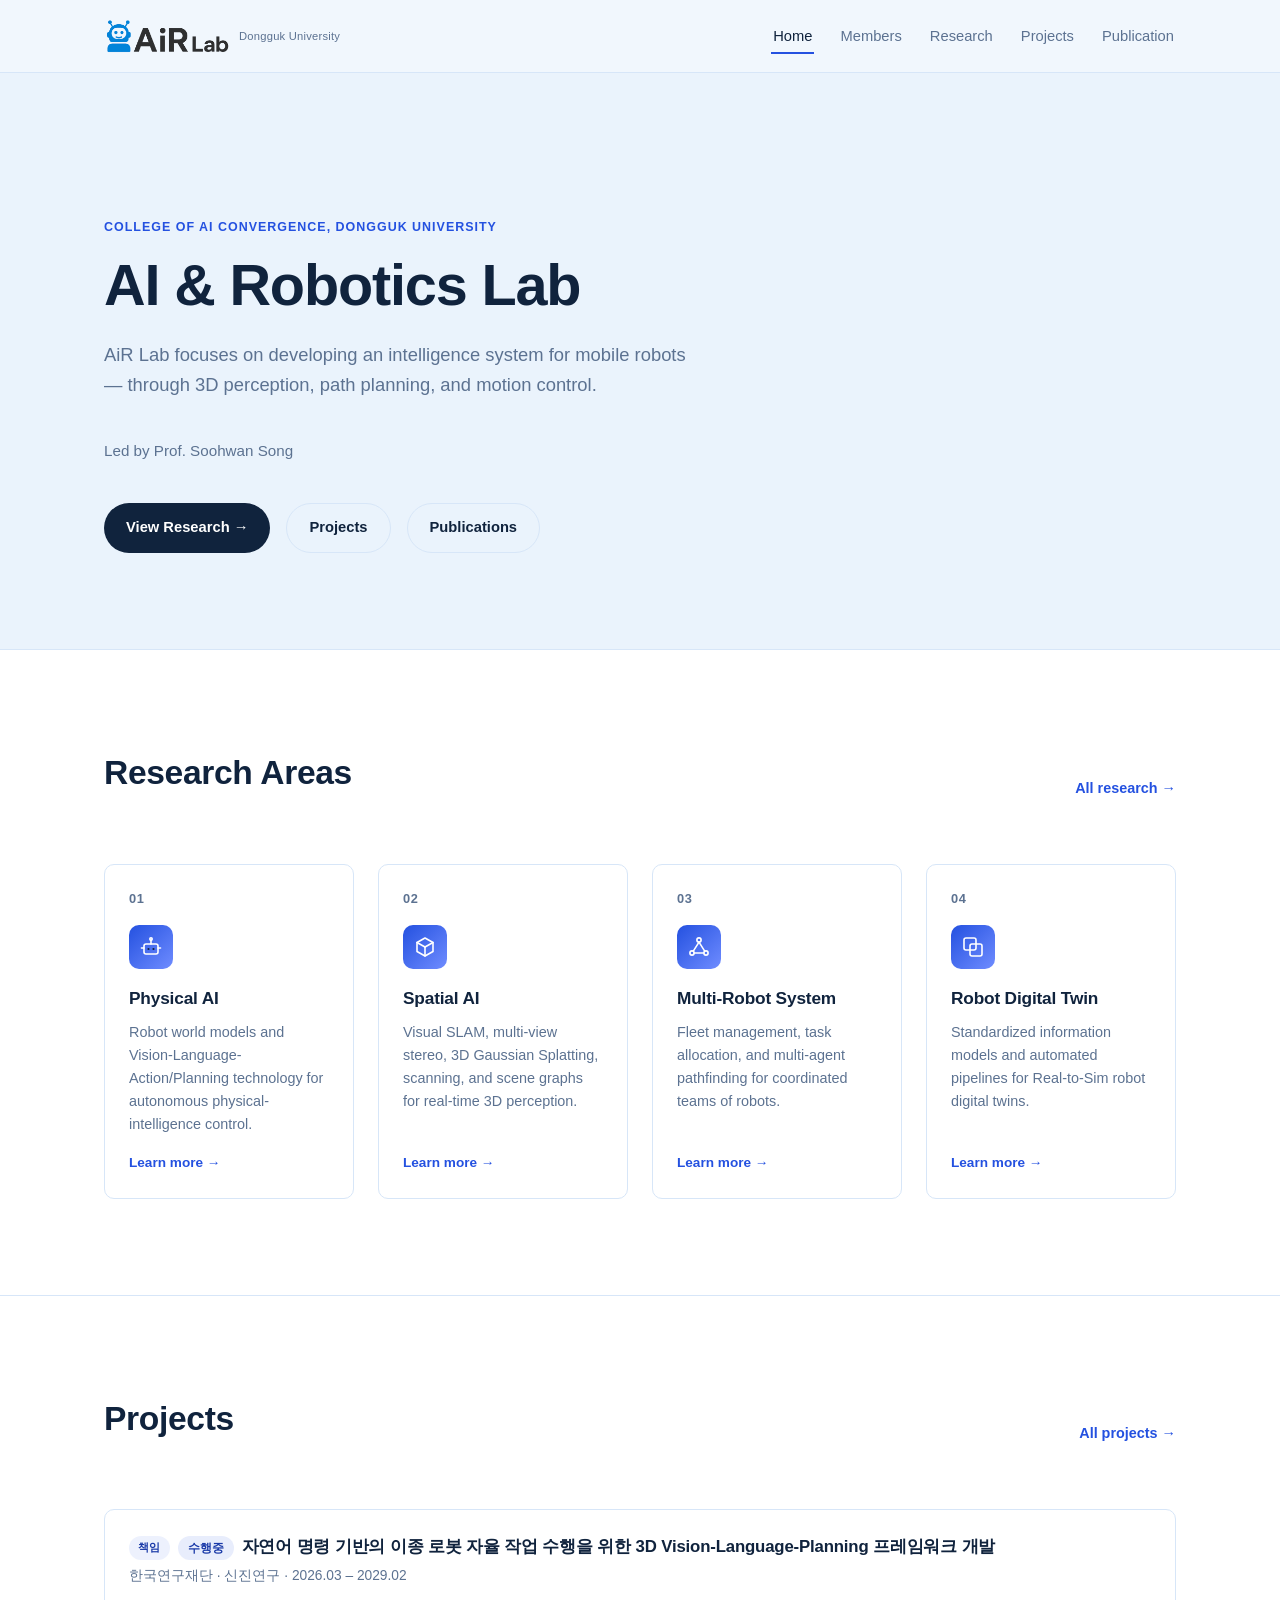
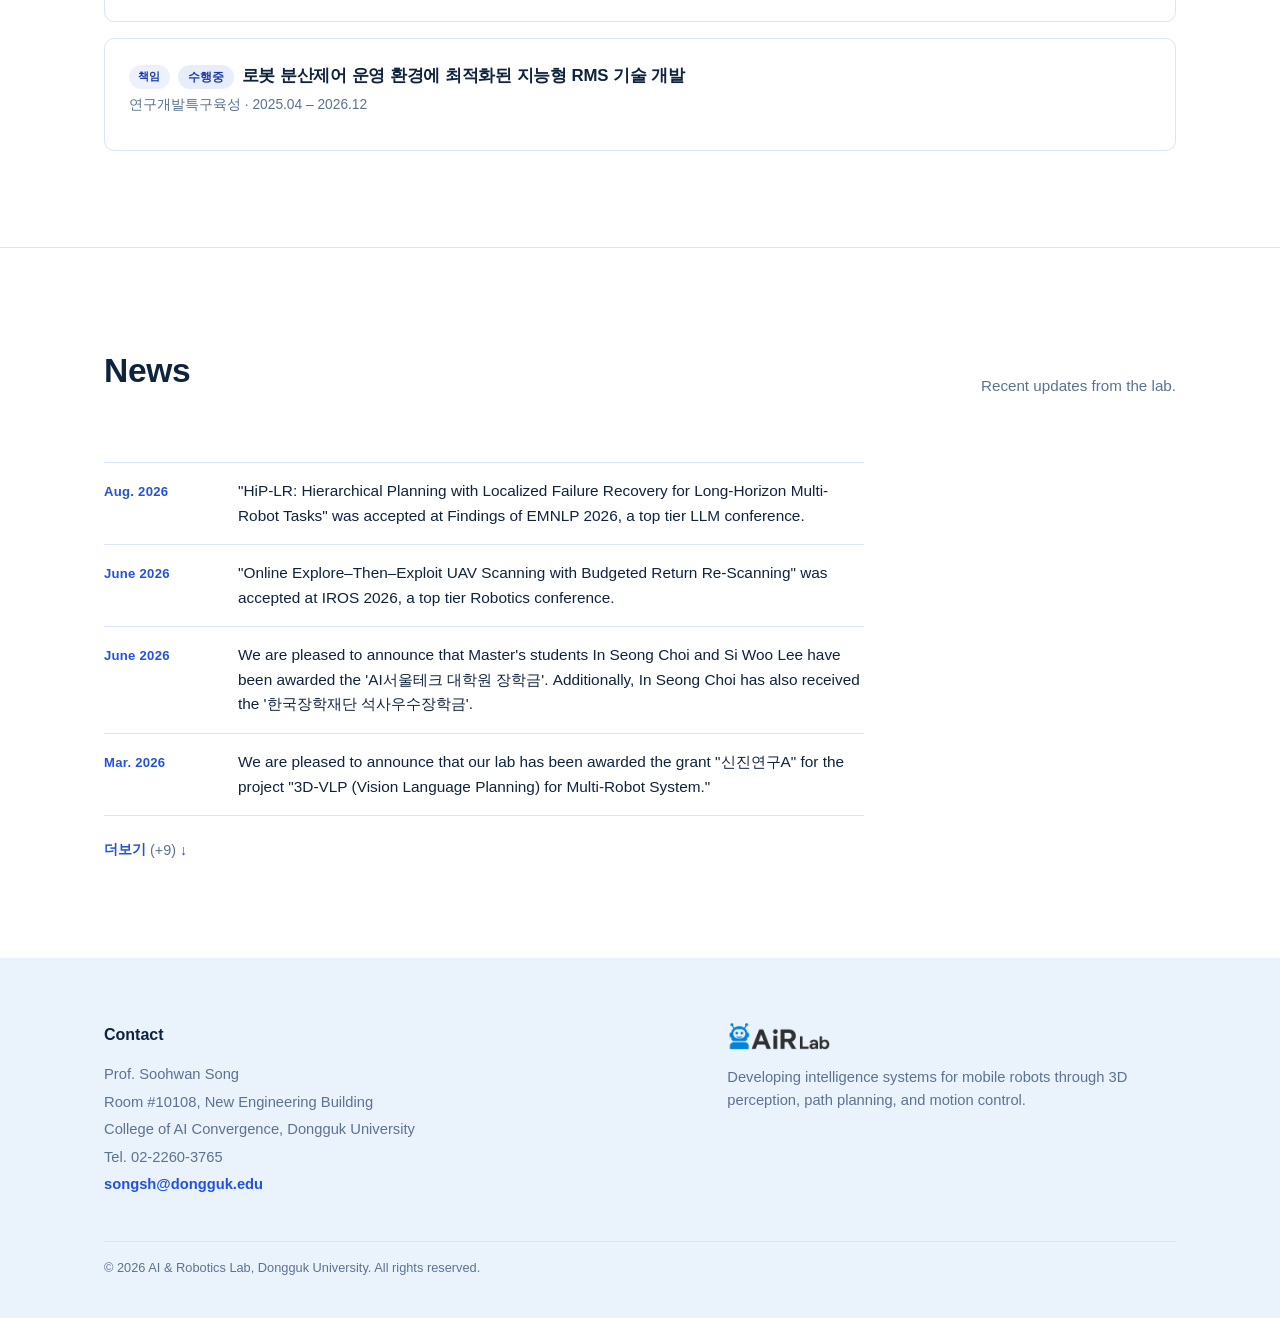
==== commit e14c737e: "Update index.html" ====
--- a/index.html
+++ b/index.html
@@ -137,7 +137,7 @@
         <span class="news-date">Mar. 2026</span>
         <span class="news-text">We are pleased to announce that our lab has been awarded the grant "신진연구A" for the project "3D-VLP (Vision Language Planning) for Multi-Robot System."</span>
       </li>
-      <li class="news-item">
+      <li class="news-item news-extra hidden">
         <span class="news-date">Mar. 2026</span>
         <span class="news-text">We are pleased to welcome Chae Rin Lee, Chan Young Lee, and Seungwoo Jeon as new members to the Master's program.</span>
       </li>
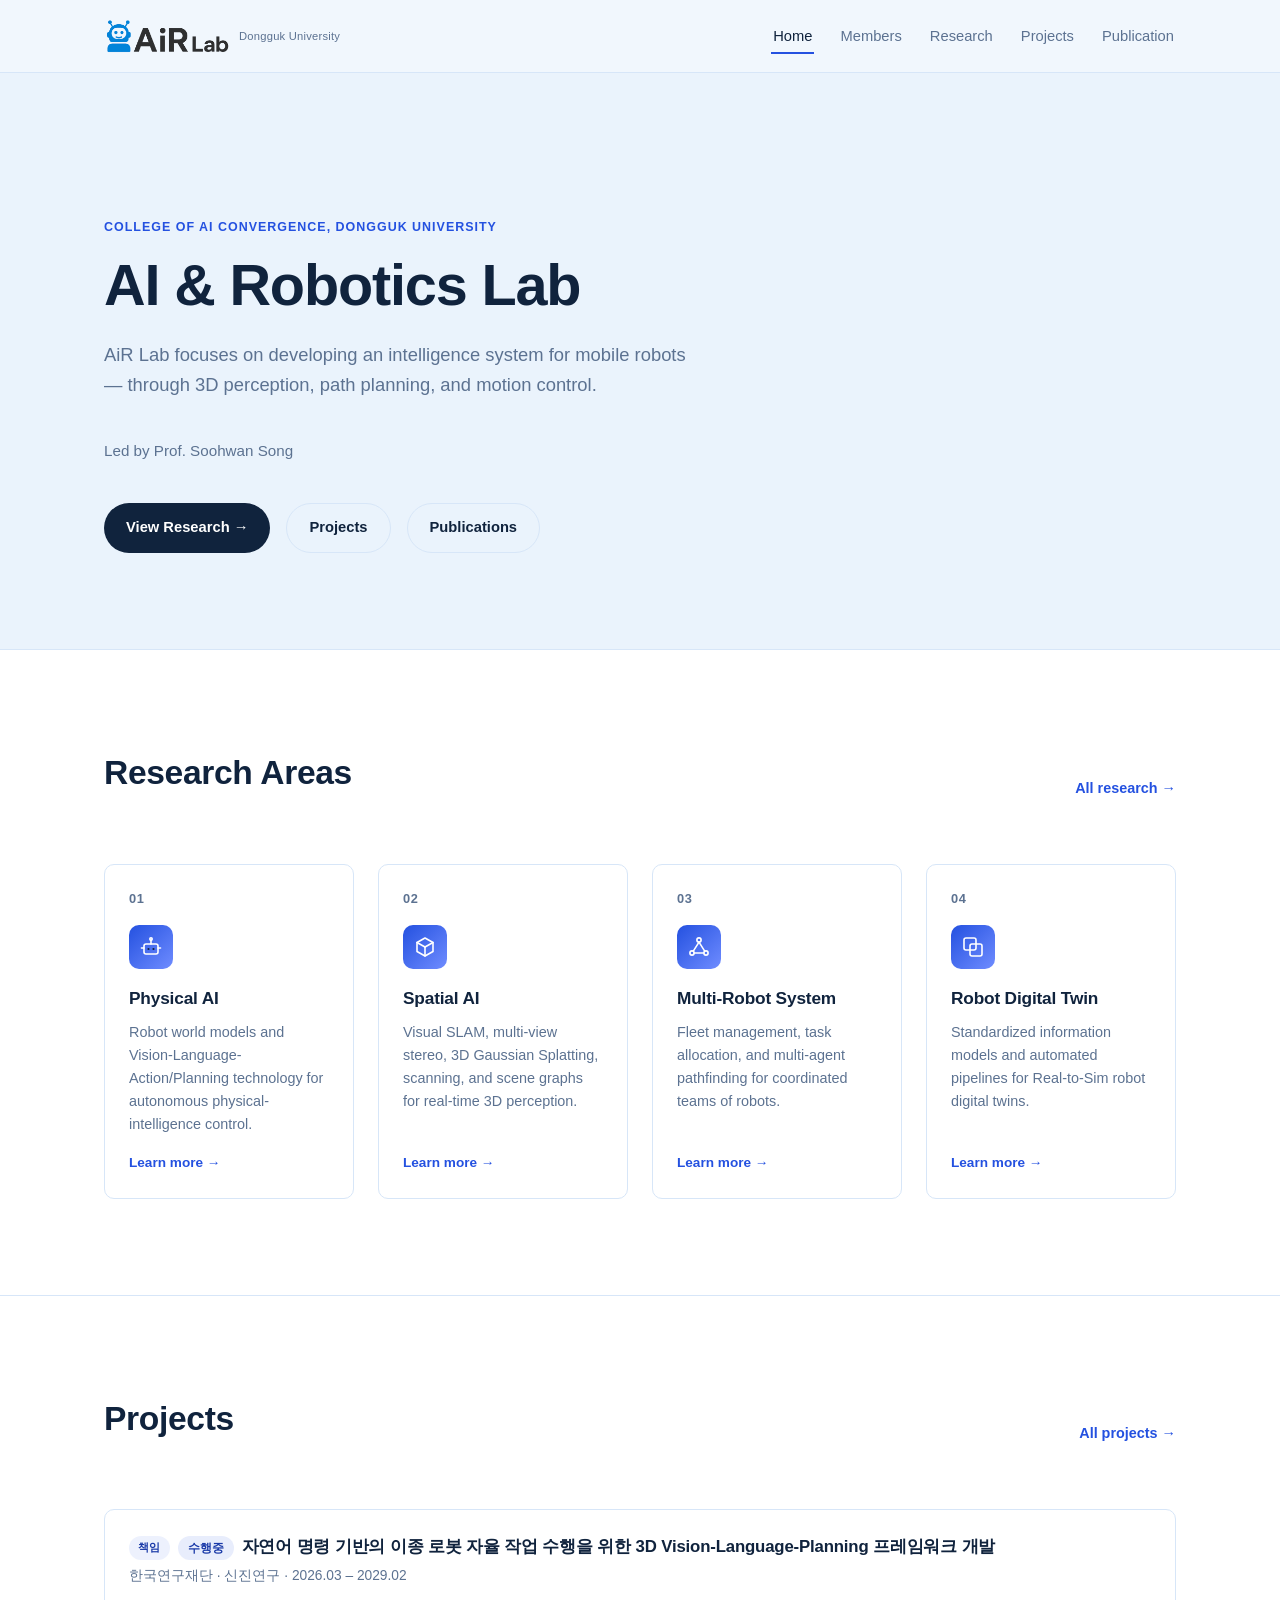
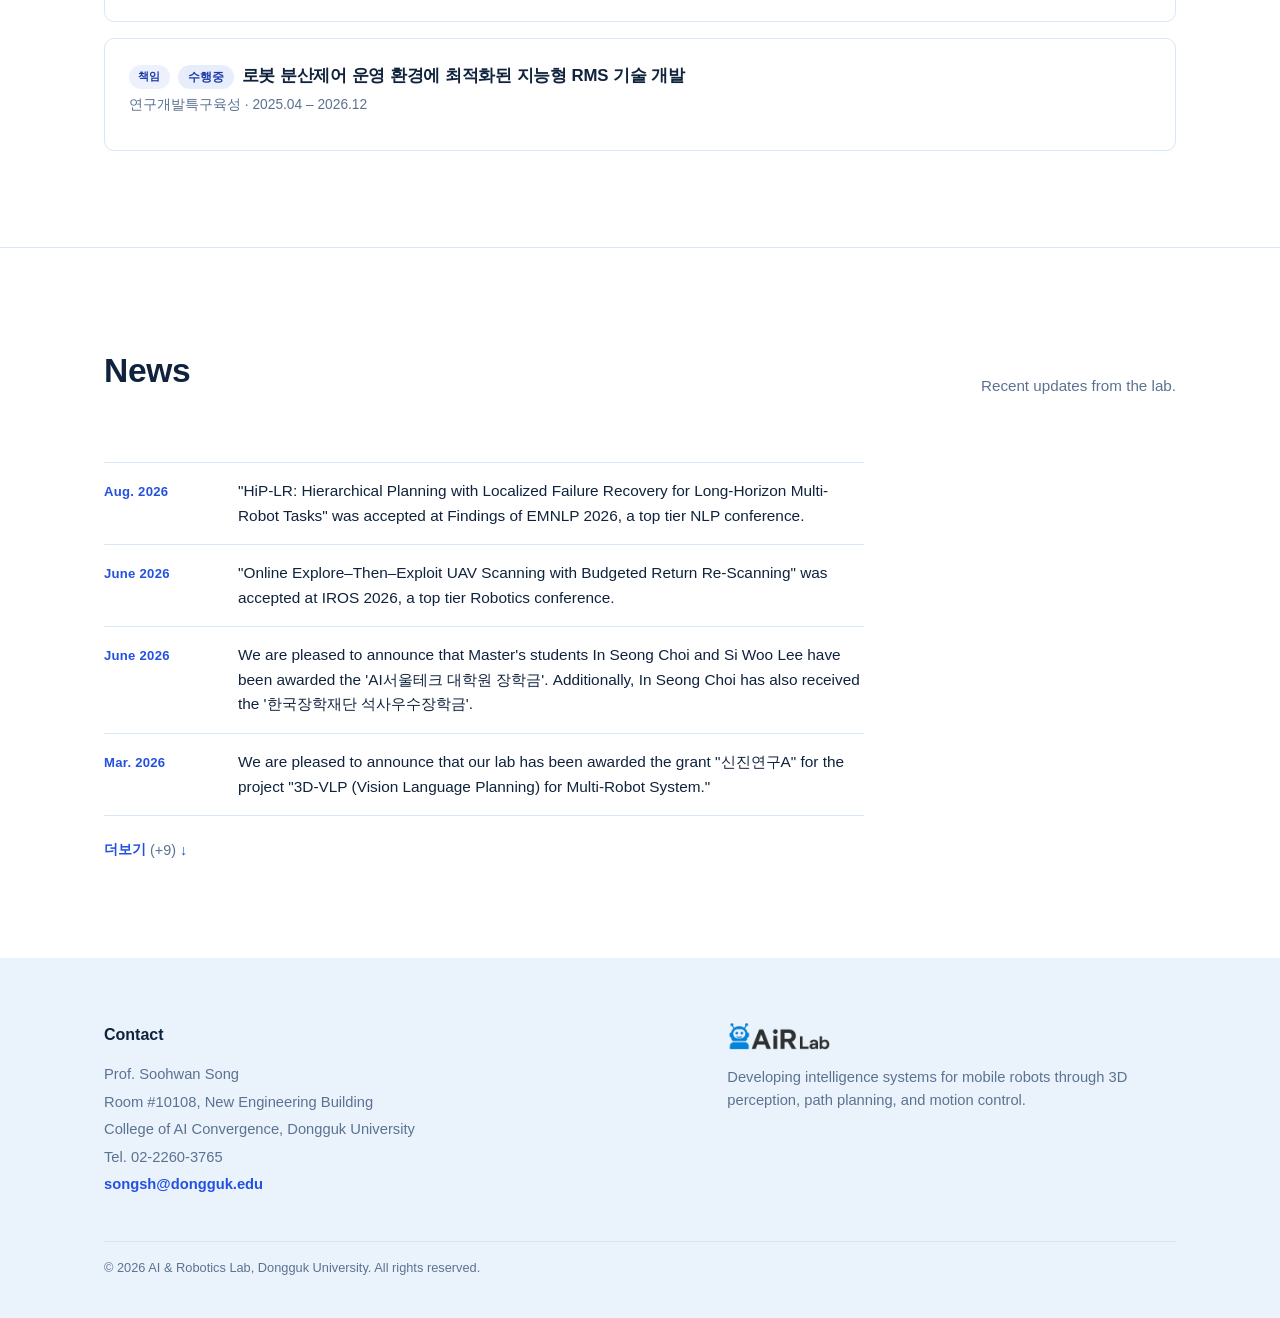
==== commit ee953434: "Update index.html" ====
--- a/index.html
+++ b/index.html
@@ -123,7 +123,7 @@
     <ul class="news-list">      
       <li class="news-item">
         <span class="news-date">Aug. 2026</span>
-        <span class="news-text">"HiP-LR: Hierarchical Planning with Localized Failure Recovery for Long-Horizon Multi-Robot Tasks" was accepted at Findings of EMNLP 2026, a top tier LLM conference.</span>
+        <span class="news-text">"HiP-LR: Hierarchical Planning with Localized Failure Recovery for Long-Horizon Multi-Robot Tasks" was accepted at Findings of EMNLP 2026, a top tier NLP conference.</span>
       </li>
       <li class="news-item">
         <span class="news-date">June 2026</span>
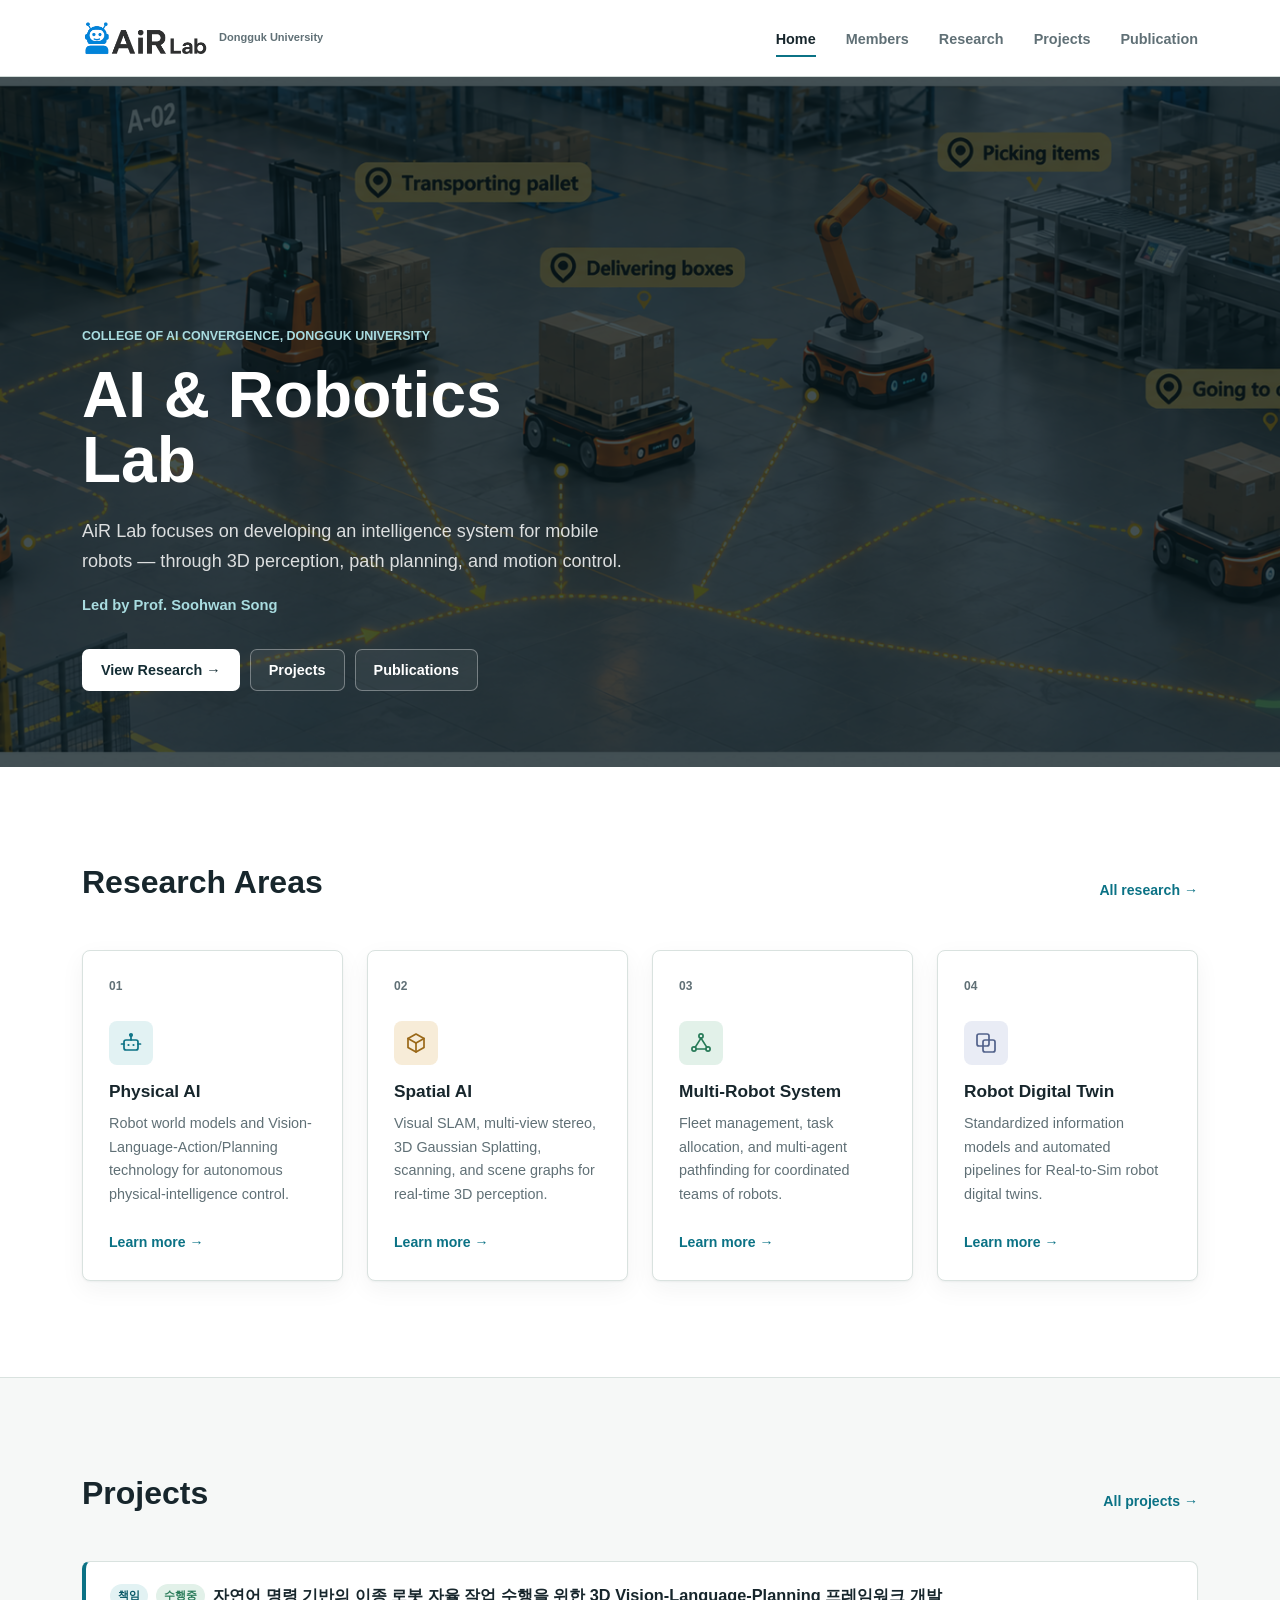
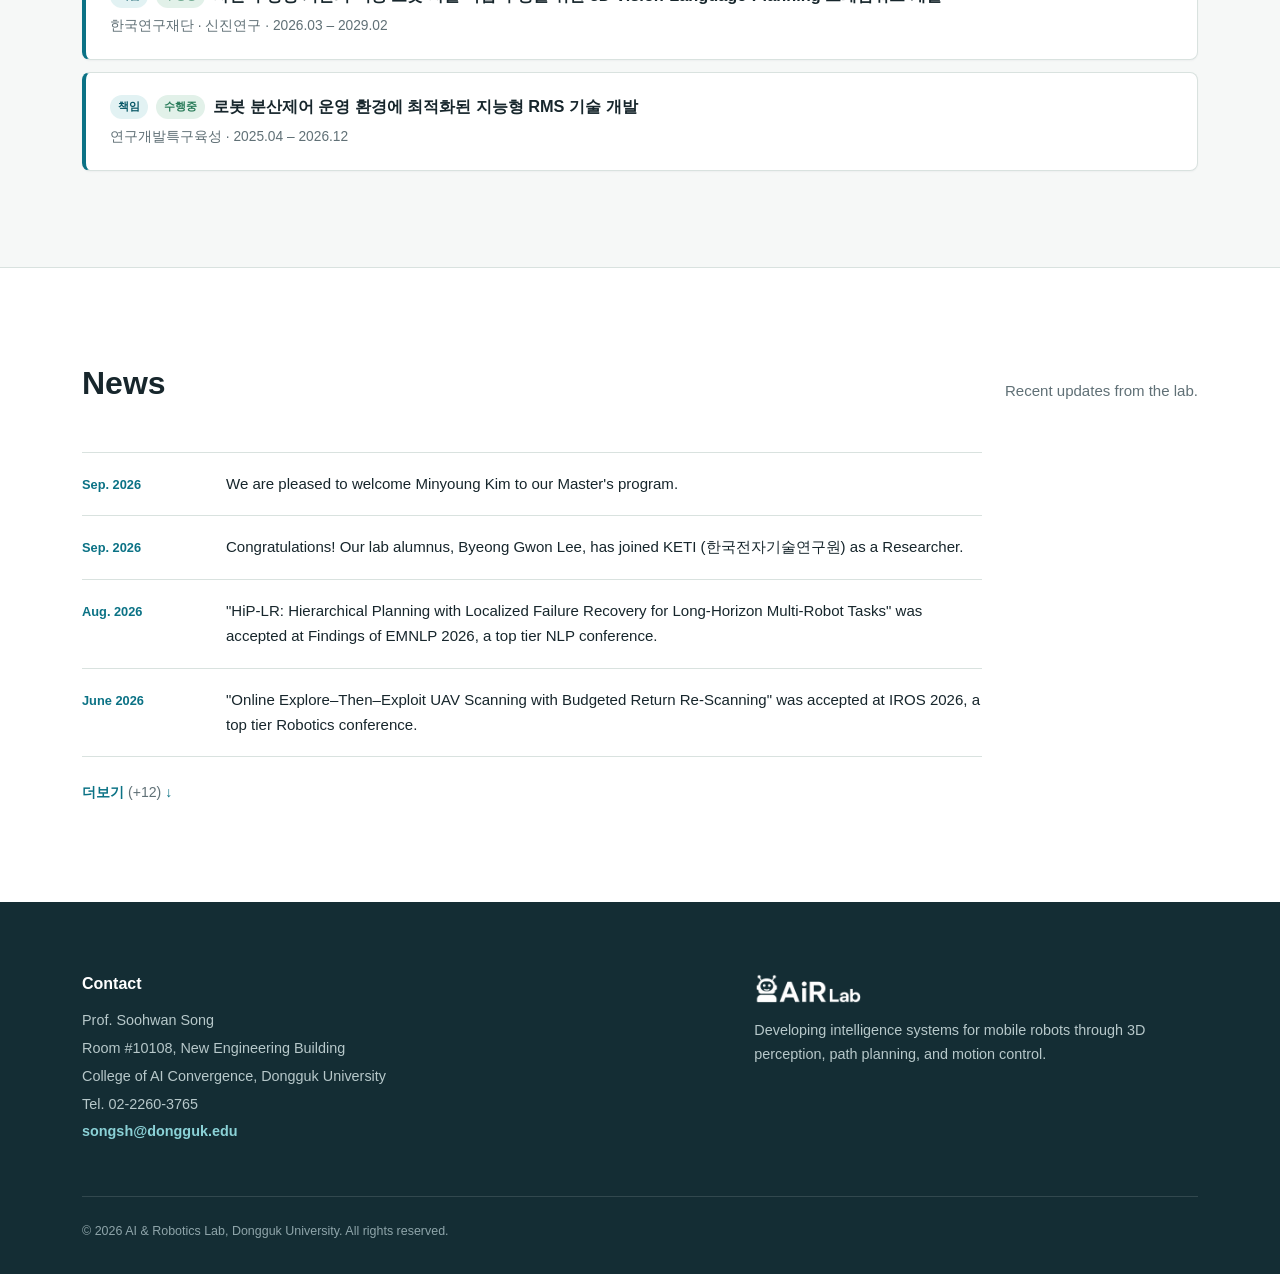
==== commit cabd5365: "Refresh lab website content and design" ====
--- a/index.html
+++ b/index.html
@@ -120,7 +120,15 @@
       <h2>News</h2>
       <span class="section-note">Recent updates from the lab.</span>
     </div>
-    <ul class="news-list">      
+    <ul class="news-list">
+      <li class="news-item">
+        <span class="news-date">Sep. 2026</span>
+        <span class="news-text">We are pleased to welcome Minyoung Kim to our Master's program.</span>
+      </li>
+      <li class="news-item">
+        <span class="news-date">Sep. 2026</span>
+        <span class="news-text">Congratulations! Our lab alumnus, Byeong Gwon Lee, has joined KETI (한국전자기술연구원) as a Researcher.</span>
+      </li>
       <li class="news-item">
         <span class="news-date">Aug. 2026</span>
         <span class="news-text">"HiP-LR: Hierarchical Planning with Localized Failure Recovery for Long-Horizon Multi-Robot Tasks" was accepted at Findings of EMNLP 2026, a top tier NLP conference.</span>
@@ -129,11 +137,11 @@
         <span class="news-date">June 2026</span>
         <span class="news-text">"Online Explore–Then–Exploit UAV Scanning with Budgeted Return Re-Scanning" was accepted at IROS 2026, a top tier Robotics conference.</span>
       </li>
-      <li class="news-item">
+      <li class="news-item news-extra hidden">
         <span class="news-date">June 2026</span>
         <span class="news-text">We are pleased to announce that Master's students In Seong Choi and Si Woo Lee have been awarded the 'AI서울테크 대학원 장학금'. Additionally, In Seong Choi has also received the '한국장학재단 석사우수장학금'.</span>
       </li>
-      <li class="news-item">
+      <li class="news-item news-extra hidden">
         <span class="news-date">Mar. 2026</span>
         <span class="news-text">We are pleased to announce that our lab has been awarded the grant "신진연구A" for the project "3D-VLP (Vision Language Planning) for Multi-Robot System."</span>
       </li>
@@ -178,7 +186,7 @@
         <span class="news-text">This website has been published.</span>
       </li>
     </ul>
-    <button class="news-toggle" id="news-toggle" aria-expanded="false">더보기 <span class="count">(+9)</span> ↓</button>
+    <button class="news-toggle" id="news-toggle" aria-expanded="false">더보기 <span class="count">(+12)</span> ↓</button>
   </div>
 </section>
 
--- a/css/style.css
+++ b/css/style.css
@@ -1,50 +1,98 @@
-/* ===== AiR Lab — Design tokens ===== */
+/* ===== AiR Lab design system ===== */
 :root {
-  --color-bg: #ffffff;
-  --color-bg-alt: #eaf3fc;
-  --color-text: #10233d;
-  --color-text-muted: #5c7291;
-  --color-border: #d7e6f8;
-  --color-accent: #2451e0;
-  --color-accent-dark: #1a3aa8;
-  --color-header-bg: rgba(240, 247, 253, 0.92);
-
-  --font-base: -apple-system, BlinkMacSystemFont, "Segoe UI", Roboto, "Helvetica Neue", Arial, sans-serif;
-
-  --container-width: 1120px;
+  --color-bg: #f6f8f7;
+  --color-surface: #ffffff;
+  --color-bg-alt: #eaf1ef;
+  --color-text: #17262c;
+  --color-text-muted: #607076;
+  --color-border: #d9e2df;
+  --color-border-strong: #c5d1ce;
+  --color-accent: #0b7285;
+  --color-accent-dark: #075766;
+  --color-accent-soft: #e2f2f3;
+  --color-green: #277a58;
+  --color-green-soft: #e2f1e9;
+  --color-amber: #9a6818;
+  --color-amber-soft: #f7ecd8;
+  --color-header-bg: rgba(255, 255, 255, 0.94);
+  --color-dark: #142d34;
+  --color-dark-muted: #b7c8ca;
+
+  --font-base: Inter, Pretendard, -apple-system, BlinkMacSystemFont, "Segoe UI", Roboto, "Helvetica Neue", Arial, sans-serif;
+  --container-width: 1180px;
   --space-1: 8px;
   --space-2: 16px;
   --space-3: 24px;
-  --space-4: 40px;
-  --space-5: 64px;
-  --space-6: 96px;
-  --space-7: 140px;
-
-  --radius: 10px;
+  --space-4: 32px;
+  --space-5: 48px;
+  --space-6: 72px;
+  --space-7: 96px;
+  --radius: 8px;
+  --shadow-sm: 0 1px 2px rgba(23, 38, 44, 0.05), 0 8px 24px rgba(23, 38, 44, 0.05);
+  --shadow-md: 0 4px 12px rgba(23, 38, 44, 0.08), 0 18px 42px rgba(23, 38, 44, 0.08);
 }
 
 * { box-sizing: border-box; }
 
-html { scroll-behavior: smooth; }
+html {
+  scroll-behavior: smooth;
+  scroll-padding-top: 96px;
+}
 
 body {
   margin: 0;
-  font-family: var(--font-base);
   color: var(--color-text);
   background: var(--color-bg);
-  line-height: 1.6;
+  font-family: var(--font-base);
+  font-size: 16px;
+  line-height: 1.65;
   -webkit-font-smoothing: antialiased;
-}
-
-a { color: inherit; text-decoration: none; }
-
-img { max-width: 100%; display: block; }
+  text-rendering: optimizeLegibility;
+}
+
+h1,
+h2,
+h3,
+h4,
+h5,
+h6 {
+  line-height: 1.22;
+  letter-spacing: 0 !important;
+}
+
+a {
+  color: inherit;
+  text-decoration: none;
+}
+
+a,
+button { -webkit-tap-highlight-color: transparent; }
+
+button,
+input,
+textarea,
+select { font: inherit; }
+
+img {
+  display: block;
+  max-width: 100%;
+}
+
+::selection {
+  color: var(--color-text);
+  background: #cdebed;
+}
+
+:focus-visible {
+  outline: 3px solid rgba(11, 114, 133, 0.3);
+  outline-offset: 3px;
+}
 
 .container {
   width: 100%;
   max-width: var(--container-width);
   margin: 0 auto;
-  padding: 0 var(--space-3);
+  padding: 0 var(--space-4);
 }
 
 /* ===== Header ===== */
@@ -53,162 +101,228 @@
   top: 0;
   z-index: 100;
   background: var(--color-header-bg);
-  backdrop-filter: saturate(180%) blur(12px);
-  border-bottom: 1px solid var(--color-border);
+  border-bottom: 1px solid rgba(197, 209, 206, 0.8);
+  backdrop-filter: blur(14px) saturate(140%);
 }
 
 .site-header .container {
   display: flex;
   align-items: center;
   justify-content: space-between;
-  height: 72px;
+  height: 76px;
 }
 
 .brand {
   display: flex;
   align-items: center;
-  gap: 10px;
-  line-height: 1.15;
+  gap: 12px;
+  min-width: 0;
+  line-height: 1;
 }
 
 .brand-logo {
+  width: auto;
   height: 34px;
-  width: auto;
 }
 
 .brand-sub {
-  font-size: 0.7rem;
-  color: var(--color-text-muted);
-  letter-spacing: 0.02em;
-}
-
-.footer-logo {
-  height: 28px;
-  width: auto;
-  margin-bottom: var(--space-2);
+  color: var(--color-text-muted);
+  font-size: 0.69rem;
+  font-weight: 600;
+  letter-spacing: 0;
+  white-space: nowrap;
 }
 
 .nav {
   display: flex;
   align-items: center;
-  gap: var(--space-4);
 }
 
 .nav-links {
   display: flex;
-  gap: var(--space-3);
-  list-style: none;
+  align-items: center;
+  gap: 30px;
   margin: 0;
   padding: 0;
+  list-style: none;
 }
 
 .nav-links a {
-  font-size: 0.92rem;
-  font-weight: 500;
-  color: var(--color-text-muted);
-  padding: 8px 2px;
-  border-bottom: 2px solid transparent;
-  transition: color 0.15s ease, border-color 0.15s ease;
+  position: relative;
+  display: block;
+  padding: 26px 0 22px;
+  color: var(--color-text-muted);
+  font-size: 0.9rem;
+  font-weight: 600;
+  transition: color 160ms ease;
+}
+
+.nav-links a::after {
+  content: "";
+  position: absolute;
+  right: 0;
+  bottom: 17px;
+  left: 0;
+  height: 2px;
+  background: transparent;
+  transform: scaleX(0.4);
+  transition: background 160ms ease, transform 160ms ease;
 }
 
 .nav-links a:hover,
-.nav-links a.active {
-  color: var(--color-text);
-  border-bottom-color: var(--color-accent);
+.nav-links a.active { color: var(--color-text); }
+
+.nav-links a:hover::after,
+.nav-links a.active::after {
+  background: var(--color-accent);
+  transform: scaleX(1);
 }
 
 .nav-toggle {
   display: none;
-  background: none;
-  border: none;
+  width: 40px;
+  height: 40px;
+  padding: 9px;
+  background: transparent;
+  border: 0;
+  border-radius: 6px;
   cursor: pointer;
-  padding: 8px;
-}
+}
+
+.nav-toggle:hover { background: var(--color-bg-alt); }
 
 .nav-toggle span {
   display: block;
   width: 22px;
   height: 2px;
+  margin: 5px 0;
   background: var(--color-text);
-  margin: 5px 0;
-}
-
-/* ===== Hero ===== */
+  transition: transform 180ms ease, opacity 180ms ease;
+}
+
+.nav-toggle.active span:nth-child(1) { transform: translateY(7px) rotate(45deg); }
+.nav-toggle.active span:nth-child(2) { opacity: 0; }
+.nav-toggle.active span:nth-child(3) { transform: translateY(-7px) rotate(-45deg); }
+
+/* ===== Home hero ===== */
 .hero {
-  padding: var(--space-7) 0 var(--space-6);
-  border-bottom: 1px solid var(--color-border);
-  background-color: #eaf3fc;
-}
+  position: relative;
+  isolation: isolate;
+  display: grid;
+  align-items: end;
+  min-height: clamp(540px, calc(100svh - 140px), 690px);
+  padding: 112px 0 76px;
+  overflow: hidden;
+  color: #ffffff;
+  background-image: url("../figures/research/Main_Figure.png");
+  background-repeat: no-repeat;
+  background-position: center 36%;
+  background-size: cover;
+}
+
+.hero::before {
+  content: "";
+  position: absolute;
+  z-index: -1;
+  inset: 0;
+  background: rgba(8, 25, 31, 0.76);
+}
+
+.hero .container { position: relative; }
 
 .eyebrow {
   display: inline-block;
+  margin-bottom: var(--space-2);
+  color: #a9dce0;
   font-size: 0.78rem;
+  font-weight: 700;
+  letter-spacing: 0;
+  text-transform: uppercase;
+}
+
+.hero h1 {
+  max-width: 15ch;
+  margin: 0 0 var(--space-3);
+  font-size: 4rem;
+  line-height: 1.02;
+}
+
+.hero-lede {
+  max-width: 56ch;
+  margin: 0 0 var(--space-2);
+  color: rgba(255, 255, 255, 0.84);
+  font-size: 1.13rem;
+}
+
+.hero-meta {
+  margin: 0;
+  color: #a9dce0;
+  font-size: 0.92rem;
   font-weight: 600;
-  letter-spacing: 0.08em;
-  text-transform: uppercase;
-  color: var(--color-accent);
-  margin-bottom: var(--space-2);
-}
-
-.hero h1 {
-  font-size: clamp(2.4rem, 5vw, 3.6rem);
-  line-height: 1.08;
-  letter-spacing: -0.02em;
-  margin: 0 0 var(--space-3);
-  max-width: 16ch;
-}
-
-.hero-lede {
-  font-size: 1.15rem;
-  color: var(--color-text-muted);
-  max-width: 58ch;
-  margin: 0 0 var(--space-4);
-}
-
-.hero-meta {
-  font-size: 0.95rem;
-  color: var(--color-text-muted);
 }
 
 .btn-row {
   display: flex;
-  gap: var(--space-2);
+  flex-wrap: wrap;
+  gap: 10px;
   margin-top: var(--space-4);
 }
 
 .btn {
   display: inline-flex;
   align-items: center;
-  gap: 6px;
-  padding: 12px 22px;
-  border-radius: 999px;
-  font-size: 0.92rem;
-  font-weight: 600;
-  transition: transform 0.15s ease, background 0.15s ease;
-}
+  justify-content: center;
+  min-height: 42px;
+  padding: 10px 18px;
+  border: 1px solid transparent;
+  border-radius: 7px;
+  font-size: 0.9rem;
+  font-weight: 700;
+  line-height: 1;
+  transition: background 160ms ease, border-color 160ms ease, color 160ms ease, transform 160ms ease;
+}
+
+.btn:hover { transform: translateY(-1px); }
 
 .btn-primary {
-  background: var(--color-text);
-  color: #fff;
-}
-
-.btn-primary:hover { background: var(--color-accent-dark); }
+  color: var(--color-dark);
+  background: #ffffff;
+}
+
+.btn-primary:hover { background: #e7f5f5; }
 
 .btn-secondary {
-  background: transparent;
   color: var(--color-text);
-  border: 1px solid var(--color-border);
-}
-
-.btn-secondary:hover { border-color: var(--color-text); }
-
-/* ===== Section shell ===== */
+  background: var(--color-surface);
+  border-color: var(--color-border-strong);
+}
+
+.hero .btn-secondary {
+  color: #ffffff;
+  background: rgba(255, 255, 255, 0.06);
+  border-color: rgba(255, 255, 255, 0.34);
+}
+
+.btn-secondary:hover {
+  border-color: var(--color-accent);
+  color: var(--color-accent-dark);
+}
+
+.hero .btn-secondary:hover {
+  color: #ffffff;
+  background: rgba(255, 255, 255, 0.13);
+  border-color: rgba(255, 255, 255, 0.7);
+}
+
+/* ===== Shared section shell ===== */
 .section {
-  padding: var(--space-6) 0;
+  padding: var(--space-7) 0;
+  background: var(--color-surface);
   border-bottom: 1px solid var(--color-border);
 }
 
-.section:last-of-type { border-bottom: none; }
+body[data-page="home"] .section:nth-of-type(3) { background: var(--color-bg); }
+.section:last-of-type { border-bottom: 0; }
 
 .section-head {
   display: flex;
@@ -219,480 +333,811 @@
 }
 
 .section-head h2 {
-  font-size: clamp(1.6rem, 3vw, 2.1rem);
-  letter-spacing: -0.01em;
   margin: 0;
+  font-size: 2rem;
 }
 
 .section-head .section-note {
-  color: var(--color-text-muted);
-  font-size: 0.95rem;
   max-width: 42ch;
-}
-
-.section-link {
-  font-size: 0.9rem;
-  font-weight: 600;
+  color: var(--color-text-muted);
+  font-size: 0.94rem;
+}
+
+.section-link,
+.card-link,
+.back-to-top,
+.watch-link {
   color: var(--color-accent);
-  white-space: nowrap;
-}
-
-/* ===== Research cards (numbered, 3-4 col) ===== */
+  font-size: 0.88rem;
+  font-weight: 700;
+}
+
+.section-link,
+.back-to-top { white-space: nowrap; }
+
+.section-link:hover,
+.card-link:hover,
+.back-to-top:hover,
+.watch-link:hover { color: var(--color-accent-dark); }
+
+/* ===== Home research cards ===== */
 .research-grid {
   display: grid;
-  grid-template-columns: repeat(4, 1fr);
+  grid-template-columns: repeat(4, minmax(0, 1fr));
   gap: var(--space-3);
 }
 
 .research-card {
+  display: flex;
+  flex-direction: column;
+  min-height: 280px;
+  padding: 26px;
+  background: var(--color-surface);
   border: 1px solid var(--color-border);
   border-radius: var(--radius);
-  padding: var(--space-3);
-  display: flex;
-  flex-direction: column;
-  min-height: 260px;
-  transition: border-color 0.15s ease, transform 0.15s ease;
+  box-shadow: var(--shadow-sm);
+  transition: border-color 180ms ease, box-shadow 180ms ease, transform 180ms ease;
 }
 
 .research-card:hover {
-  border-color: var(--color-accent);
-  transform: translateY(-2px);
-}
-
-.research-card .num {
-  font-size: 0.8rem;
-  font-weight: 700;
-  color: var(--color-text-muted);
-  letter-spacing: 0.05em;
+  border-color: var(--color-border-strong);
+  box-shadow: var(--shadow-md);
+  transform: translateY(-3px);
+}
+
+.research-card .num,
+.research-summary-card .num {
+  color: var(--color-text-muted);
+  font-size: 0.75rem;
+  font-weight: 800;
+  letter-spacing: 0;
 }
 
 .research-card .icon {
+  display: grid;
+  place-items: center;
   width: 44px;
   height: 44px;
-  border-radius: 10px;
-  margin: var(--space-2) 0 var(--space-2);
-  background: linear-gradient(135deg, var(--color-accent), #6f8cff);
-  display: flex;
-  align-items: center;
-  justify-content: center;
-  flex-shrink: 0;
+  margin: var(--space-3) 0 var(--space-2);
+  color: var(--color-accent);
+  background: var(--color-accent-soft);
+  border-radius: 8px;
+}
+
+.research-card:nth-child(2) .icon {
+  color: var(--color-amber);
+  background: var(--color-amber-soft);
+}
+
+.research-card:nth-child(3) .icon {
+  color: var(--color-green);
+  background: var(--color-green-soft);
+}
+
+.research-card:nth-child(4) .icon {
+  color: #51618a;
+  background: #e9ecf5;
 }
 
 .research-card .icon svg {
   width: 24px;
   height: 24px;
-  stroke: #fff;
   fill: none;
-  stroke-width: 1.6;
+  stroke: currentColor;
+  stroke-width: 1.7;
   stroke-linecap: round;
   stroke-linejoin: round;
 }
 
 .research-card h3 {
+  margin: 0 0 10px;
   font-size: 1.08rem;
-  margin: 0 0 8px;
-  letter-spacing: -0.01em;
 }
 
 .research-card p {
+  flex-grow: 1;
+  margin: 0 0 var(--space-3);
+  color: var(--color-text-muted);
   font-size: 0.9rem;
-  color: var(--color-text-muted);
-  margin: 0 0 var(--space-2);
-  flex-grow: 1;
-}
-
-.research-card .card-link {
-  font-size: 0.85rem;
-  font-weight: 600;
-  color: var(--color-accent);
-}
-
-/* ===== News list ===== */
+}
+
+/* ===== News ===== */
 .news-list {
-  list-style: none;
+  max-width: 900px;
   margin: 0;
   padding: 0;
-  max-width: 760px;
   border-bottom: 1px solid var(--color-border);
+  list-style: none;
 }
 
 .news-item {
-  display: flex;
+  display: grid;
+  grid-template-columns: 120px minmax(0, 1fr);
   gap: var(--space-3);
-  padding: var(--space-2) 0;
+  padding: 19px 0;
   border-top: 1px solid var(--color-border);
 }
 
 .news-item.hidden { display: none; }
+
+.news-date {
+  padding-top: 2px;
+  color: var(--color-accent);
+  font-size: 0.8rem;
+  font-weight: 800;
+  letter-spacing: 0;
+}
+
+.news-text {
+  color: var(--color-text);
+  font-size: 0.94rem;
+}
 
 .news-toggle {
   display: inline-flex;
   align-items: center;
   gap: 4px;
   margin-top: var(--space-3);
+  padding: 0;
+  color: var(--color-accent);
   background: transparent;
-  border: none;
-  color: var(--color-accent);
-  font-size: 0.9rem;
-  font-weight: 600;
+  border: 0;
+  font-size: 0.88rem;
+  font-weight: 700;
   cursor: pointer;
-  padding: 0;
 }
 
 .news-toggle:hover { color: var(--color-accent-dark); }
-
 .news-toggle .count { color: var(--color-text-muted); font-weight: 500; }
 
-.news-date {
-  flex: 0 0 110px;
-  font-size: 0.82rem;
-  font-weight: 700;
-  color: var(--color-accent);
-  letter-spacing: 0.02em;
-  padding-top: 2px;
-}
-
-.news-text { font-size: 0.96rem; }
-
-/* ===== Footer / contact ===== */
+/* ===== Footer ===== */
 .site-footer {
-  padding: var(--space-5) 0 var(--space-4);
-  background: var(--color-bg-alt);
+  padding: var(--space-6) 0 var(--space-4);
+  color: #ffffff;
+  background: var(--color-dark);
 }
 
 .footer-grid {
   display: grid;
-  grid-template-columns: 1.3fr 1fr;
-  gap: var(--space-4);
-  padding-bottom: var(--space-4);
-  border-bottom: 1px solid var(--color-border);
+  grid-template-columns: 1.15fr 0.85fr;
+  gap: var(--space-6);
+  padding-bottom: var(--space-5);
+  border-bottom: 1px solid rgba(255, 255, 255, 0.13);
 }
 
 .footer-grid h3 {
+  margin: 0 0 var(--space-2);
   font-size: 1rem;
-  margin: 0 0 var(--space-2);
 }
 
 .footer-grid p {
   margin: 0 0 4px;
-  font-size: 0.92rem;
-  color: var(--color-text-muted);
+  color: var(--color-dark-muted);
+  font-size: 0.9rem;
 }
 
 .footer-grid a.email {
+  color: #8bd2d7;
+  font-weight: 700;
+}
+
+.footer-logo {
+  width: auto;
+  height: 29px;
+  margin-bottom: var(--space-2);
+  filter: grayscale(1) brightness(0) invert(1);
+}
+
+.footer-bottom {
+  display: flex;
+  align-items: center;
+  justify-content: space-between;
+  gap: 8px;
+  padding-top: var(--space-3);
+  color: #8fa5aa;
+  font-size: 0.78rem;
+}
+
+/* ===== Interior page header ===== */
+.page-header {
+  padding: var(--space-6) 0 var(--space-5);
+  color: #ffffff;
+  background: #18363e;
+  border-bottom: 1px solid #244750;
+}
+
+.page-header h1 {
+  margin: 0 0 12px;
+  font-size: 2.75rem;
+}
+
+.page-header p {
+  max-width: 68ch;
+  margin: 0;
+  color: #bfd0d2;
+  font-size: 1rem;
+}
+
+.page-header .section-link { color: #a9dce0; }
+.page-header .section-link:hover { color: #ffffff; }
+
+/* ===== Professor ===== */
+.bio-section {
+  padding: var(--space-6) 0;
+  background: var(--color-surface);
+  border-bottom: 1px solid var(--color-border);
+}
+
+.bio-section:nth-of-type(odd) { background: var(--color-bg); }
+.bio-section:last-of-type { border-bottom: 0; }
+
+.bio-top {
+  display: grid;
+  grid-template-columns: 160px minmax(0, 1fr);
+  gap: var(--space-5);
+  align-items: center;
+}
+
+.bio-avatar {
+  width: 152px;
+  height: 152px;
+  object-fit: cover;
+  background: var(--color-bg-alt);
+  border: 5px solid var(--color-surface);
+  border-radius: 50%;
+  box-shadow: var(--shadow-sm);
+}
+
+.bio-role {
+  margin: 5px 0 2px;
   color: var(--color-accent);
-  font-weight: 600;
-}
-
-.footer-bottom {
-  display: flex;
-  justify-content: space-between;
-  align-items: center;
-  padding-top: var(--space-2);
-  font-size: 0.8rem;
-  color: var(--color-text-muted);
+  font-weight: 700;
+}
+
+.bio-links {
+  display: flex;
+  flex-wrap: wrap;
+  gap: 10px;
+  margin-top: var(--space-3);
+}
+
+.bio-section h2 {
+  margin: 0 0 var(--space-3);
+  font-size: 1.35rem;
+}
+
+.interest-tags {
+  display: flex;
   flex-wrap: wrap;
   gap: 8px;
 }
 
-/* ===== Page header (interior pages) ===== */
-.page-header {
-  padding: var(--space-6) 0 var(--space-4);
+.timeline {
+  max-width: 820px;
+  margin: 0;
+  padding: 0;
+  list-style: none;
+}
+
+.timeline li {
+  display: grid;
+  grid-template-columns: 130px minmax(0, 1fr);
+  gap: var(--space-3);
+  padding: 14px 0;
+  border-top: 1px solid var(--color-border);
+  font-size: 0.94rem;
+}
+
+.timeline .year {
+  color: var(--color-accent);
+  font-size: 0.84rem;
+  font-weight: 800;
+}
+
+/* ===== People navigation ===== */
+.people-switch {
+  background: var(--color-surface);
   border-bottom: 1px solid var(--color-border);
 }
 
-.page-header h1 {
-  font-size: clamp(2rem, 4vw, 2.7rem);
-  letter-spacing: -0.02em;
-  margin: 0 0 var(--space-2);
-}
-
-.page-header p {
-  color: var(--color-text-muted);
-  max-width: 60ch;
-  font-size: 1.02rem;
+.people-tabs {
+  display: flex;
+  gap: var(--space-4);
+}
+
+.people-tabs a {
+  position: relative;
+  padding: 18px 1px 16px;
+  color: var(--color-text-muted);
+  font-size: 0.9rem;
+  font-weight: 700;
+}
+
+.people-tabs a::after {
+  content: "";
+  position: absolute;
+  right: 0;
+  bottom: -1px;
+  left: 0;
+  height: 2px;
+  background: transparent;
+}
+
+.people-tabs a:hover,
+.people-tabs a.active { color: var(--color-accent-dark); }
+.people-tabs a.active::after { background: var(--color-accent); }
+
+/* ===== Members ===== */
+.member-group {
+  padding: 56px 0;
+  background: var(--color-bg);
+  border-bottom: 1px solid var(--color-border);
+}
+
+.member-group:nth-of-type(even) { background: var(--color-surface); }
+.member-group:last-child { border-bottom: 0; }
+
+.member-group-title,
+.project-group-title,
+.alumni-year-title {
+  display: flex;
+  align-items: baseline;
+  gap: 10px;
+  margin-bottom: var(--space-3);
+}
+
+.member-group-title h2,
+.project-group-title h2 {
   margin: 0;
-}
-
-/* ===== Professor bio page ===== */
-.bio-top {
+  font-size: 1.35rem;
+}
+
+.member-group-title .count,
+.project-group-title .count,
+.alumni-year-title .count {
+  color: var(--color-text-muted);
+  font-size: 0.8rem;
+}
+
+.pi-card {
   display: grid;
-  grid-template-columns: 140px 1fr;
+  grid-template-columns: 116px minmax(0, 1fr);
   gap: var(--space-4);
   align-items: center;
-}
-
-.bio-avatar {
-  width: 140px;
-  height: 140px;
-  border-radius: 50%;
-  object-fit: cover;
-  background: linear-gradient(135deg, var(--color-accent), #6f8cff);
-}
-
-.bio-role {
-  color: var(--color-accent);
-  font-weight: 600;
-  margin: 4px 0 2px;
-}
-
-.bio-links {
-  display: flex;
-  gap: var(--space-2);
-  margin-top: var(--space-3);
-  flex-wrap: wrap;
-}
-
-.bio-section {
-  padding: var(--space-5) 0;
-  border-bottom: 1px solid var(--color-border);
-}
-
-.bio-section:last-child { border-bottom: none; }
-
-.bio-section h2 {
-  font-size: 1.3rem;
-  margin: 0 0 var(--space-3);
-}
-
-.interest-tags {
-  display: flex;
-  flex-wrap: wrap;
-  gap: 8px;
-}
-
-.timeline {
-  list-style: none;
-  margin: 0;
-  padding: 0;
-  max-width: 68ch;
-}
-
-.timeline li {
-  display: grid;
-  grid-template-columns: 110px 1fr;
-  gap: var(--space-3);
-  padding: 10px 0;
-  border-top: 1px solid var(--color-border);
-  font-size: 0.95rem;
-}
-
-.timeline li:last-child { padding-bottom: 0; }
-
-.timeline .year {
-  font-weight: 700;
-  color: var(--color-accent);
-  font-size: 0.88rem;
-}
-
-/* ===== Members ===== */
-.member-group { padding: var(--space-5) 0; border-bottom: 1px solid var(--color-border); }
-.member-group:last-child { border-bottom: none; }
-
-.member-group-title {
-  display: flex;
-  align-items: baseline;
-  gap: var(--space-2);
-  margin-bottom: var(--space-3);
-}
-
-.member-group-title h2 {
-  font-size: 1.3rem;
-  margin: 0;
-}
-
-.member-group-title .count {
-  font-size: 0.85rem;
-  color: var(--color-text-muted);
-}
-
-.pi-card {
-  display: grid;
-  grid-template-columns: 120px 1fr;
-  gap: var(--space-3);
-  align-items: center;
+  max-width: 820px;
+  padding: var(--space-4);
+  background: var(--color-surface);
   border: 1px solid var(--color-border);
   border-radius: var(--radius);
-  padding: var(--space-3);
-}
-
-.pi-card-link {
-  transition: border-color 0.15s ease, transform 0.15s ease;
-}
+  box-shadow: var(--shadow-sm);
+}
+
+.pi-card-link { transition: border-color 180ms ease, box-shadow 180ms ease, transform 180ms ease; }
 
 .pi-card-link:hover {
-  border-color: var(--color-accent);
+  border-color: var(--color-border-strong);
+  box-shadow: var(--shadow-md);
   transform: translateY(-2px);
 }
 
 .pi-avatar {
-  width: 100px;
-  height: 100px;
+  width: 104px;
+  height: 104px;
+  object-fit: cover;
+  background: var(--color-bg-alt);
   border-radius: 50%;
-  object-fit: cover;
-  background: linear-gradient(135deg, var(--color-accent), #6f8cff);
 }
 
 .pi-card h3 { margin: 0 0 4px; font-size: 1.2rem; }
-.pi-card .role { color: var(--color-accent); font-weight: 600; font-size: 0.85rem; margin-bottom: 8px; }
-.pi-card p { margin: 2px 0; font-size: 0.9rem; color: var(--color-text-muted); }
+.pi-card .role { margin-bottom: 8px; color: var(--color-accent); font-size: 0.84rem; font-weight: 700; }
+.pi-card p { margin: 2px 0; color: var(--color-text-muted); font-size: 0.88rem; }
 
 .member-grid {
   display: grid;
-  grid-template-columns: repeat(3, 1fr);
+  grid-template-columns: repeat(3, minmax(0, 1fr));
   gap: var(--space-2);
 }
 
 .member-card {
   position: relative;
-  display: flex;
+  display: grid;
+  grid-template-columns: 84px minmax(0, 1fr);
+  gap: var(--space-2);
   align-items: center;
-  gap: var(--space-3);
+  min-height: 126px;
+  padding: 20px;
+  background: var(--color-surface);
   border: 1px solid var(--color-border);
   border-radius: var(--radius);
-  padding: var(--space-3);
+  box-shadow: 0 1px 2px rgba(23, 38, 44, 0.04);
+  transition: border-color 160ms ease, box-shadow 160ms ease;
+}
+
+.member-card:hover {
+  border-color: var(--color-border-strong);
+  box-shadow: var(--shadow-sm);
 }
 
 .member-link {
   position: absolute;
   top: 10px;
   right: 10px;
-  width: 22px;
-  height: 22px;
-  color: var(--color-text-muted);
-  transition: color 0.15s ease;
-}
-
-.member-link:hover { color: var(--color-accent); }
-
-.member-link svg { width: 100%; height: 100%; }
-
-.member-link.member-link-home { right: 36px; }
+  display: grid;
+  place-items: center;
+  width: 30px;
+  height: 30px;
+  color: var(--color-text-muted);
+  background: rgba(255, 255, 255, 0.9);
+  border: 1px solid var(--color-border);
+  border-radius: 6px;
+  transition: color 150ms ease, border-color 150ms ease, background 150ms ease;
+}
+
+.member-link:hover {
+  color: var(--color-accent);
+  background: var(--color-accent-soft);
+  border-color: #b7dadd;
+}
+
+.member-link.member-link-home { right: 46px; }
+.member-link svg { width: 15px; height: 15px; }
 
 .member-avatar {
-  width: 100px;
-  height: 100px;
+  width: 82px;
+  height: 82px;
+  object-fit: cover;
+  background: var(--color-bg-alt);
   border-radius: 50%;
+}
+
+.member-card h4 {
+  margin: 0 36px 6px 0;
+  font-size: 0.98rem;
+}
+
+.tag,
+.summary-tags span,
+.topic-highlight,
+.badge,
+.role-tag,
+.status-badge {
+  display: inline-block;
+  border-radius: 999px;
+  font-weight: 700;
+}
+
+.tag {
+  margin-bottom: 8px;
+  padding: 4px 9px;
+  color: var(--color-accent-dark);
+  background: var(--color-accent-soft);
+  font-size: 0.69rem;
+}
+
+.member-card .email {
+  margin: 0;
+  color: var(--color-text-muted);
+  font-size: 0.77rem;
+  overflow-wrap: anywhere;
+}
+
+/* ===== Alumni ===== */
+.alumni-year {
+  padding: var(--space-6) 0;
+  background: var(--color-bg);
+  border-bottom: 1px solid var(--color-border);
+}
+
+.alumni-year:last-of-type { border-bottom: 0; }
+
+.alumni-year-title h2 {
+  margin: 0;
+  color: var(--color-accent-dark);
+  font-size: 1.55rem;
+}
+
+.alumni-card {
+  position: relative;
+  display: grid;
+  grid-template-columns: 132px minmax(0, 1fr);
+  gap: var(--space-4);
+  padding: var(--space-4);
+  background: var(--color-surface);
+  border: 1px solid var(--color-border);
+  border-radius: var(--radius);
+  box-shadow: var(--shadow-sm);
+}
+
+.alumni-avatar {
+  width: 112px;
+  height: 112px;
   object-fit: cover;
-  flex-shrink: 0;
   background: var(--color-bg-alt);
-}
-
-.member-card h4 {
-  margin: 0 0 6px;
-  font-size: 1rem;
-}
-
-.tag {
-  display: inline-block;
-  font-size: 0.72rem;
-  font-weight: 600;
-  color: var(--color-accent);
-  background: rgba(36, 81, 224, 0.08);
-  padding: 3px 9px;
-  border-radius: 999px;
-  margin-bottom: 8px;
-}
-
-.member-card .email {
-  font-size: 0.82rem;
-  color: var(--color-text-muted);
-  word-break: break-all;
-}
-
-/* ===== Research detail sections ===== */
+  border-radius: 50%;
+}
+
+.alumni-card h3 {
+  margin: 0 0 7px;
+  padding-right: 76px;
+  font-size: 1.25rem;
+}
+
+.alumni-summary {
+  margin: 0;
+  color: var(--color-text-muted);
+  font-size: 0.9rem;
+}
+
+.alumni-details {
+  display: grid;
+  grid-template-columns: repeat(3, minmax(0, 1fr));
+  gap: var(--space-3);
+  margin-top: var(--space-3);
+  padding-top: var(--space-3);
+  border-top: 1px solid var(--color-border);
+}
+
+.alumni-detail h4,
+.alumni-research h4 {
+  margin: 0 0 8px;
+  color: var(--color-text);
+  font-size: 0.8rem;
+}
+
+.alumni-detail p {
+  margin: 3px 0;
+  color: var(--color-text-muted);
+  font-size: 0.86rem;
+}
+
+.alumni-detail a { color: var(--color-accent); }
+
+.alumni-research {
+  grid-column: 1 / -1;
+  padding-top: var(--space-2);
+  border-top: 1px dashed var(--color-border-strong);
+}
+
+.alumni-publications {
+  margin: 0;
+  padding: 0;
+  list-style: none;
+}
+
+.alumni-publications li {
+  display: grid;
+  grid-template-columns: 46px minmax(0, 1fr);
+  gap: var(--space-2);
+  padding: 7px 0;
+  color: var(--color-text-muted);
+  font-size: 0.84rem;
+}
+
+.alumni-publications .year { color: var(--color-accent); font-weight: 800; }
+.alumni-publications a:hover { color: var(--color-accent); }
+
+/* ===== Research overview ===== */
+.research-summary-grid {
+  display: grid;
+  grid-template-columns: repeat(2, minmax(0, 1fr));
+  gap: var(--space-4);
+}
+
+.research-summary-card {
+  display: flex;
+  flex-direction: column;
+  overflow: hidden;
+  background: var(--color-surface);
+  border: 1px solid var(--color-border);
+  border-radius: var(--radius);
+  box-shadow: var(--shadow-sm);
+  transition: border-color 180ms ease, box-shadow 180ms ease, transform 180ms ease;
+}
+
+.research-summary-card:hover {
+  border-color: var(--color-border-strong);
+  box-shadow: var(--shadow-md);
+  transform: translateY(-3px);
+}
+
+.research-summary-card img {
+  width: 100%;
+  aspect-ratio: 16 / 9;
+  object-fit: cover;
+  background: var(--color-bg-alt);
+  border-bottom: 1px solid var(--color-border);
+}
+
+.research-summary-card .body {
+  display: flex;
+  flex: 1;
+  flex-direction: column;
+  padding: 28px;
+}
+
+.research-summary-card h2 {
+  margin: 7px 0 10px;
+  font-size: 1.35rem;
+}
+
+.research-summary-card p {
+  margin: 0 0 var(--space-3);
+  color: var(--color-text-muted);
+  font-size: 0.91rem;
+}
+
+.research-summary-card .card-link { margin-top: auto; }
+
+.summary-tags {
+  display: flex;
+  flex-wrap: wrap;
+  gap: 6px;
+  margin-bottom: var(--space-3);
+}
+
+.summary-tags span {
+  padding: 4px 9px;
+  color: var(--color-text-muted);
+  background: var(--color-bg-alt);
+  font-size: 0.68rem;
+}
+
+/* ===== Research detail ===== */
 .research-detail {
   padding: var(--space-6) 0;
   border-bottom: 1px solid var(--color-border);
 }
 
-.research-detail:last-child { border-bottom: none; }
+.research-detail:last-child { border-bottom: 0; }
 
 .research-detail-head {
   display: grid;
-  grid-template-columns: 90px 1fr;
+  grid-template-columns: 64px minmax(0, 1fr);
   gap: var(--space-3);
-  margin-bottom: var(--space-3);
-}
+  margin-bottom: var(--space-4);
+}
+
+.page-header .research-title {
+  margin: 0 0 8px;
+  font-size: 2.4rem;
+}
+
+.topic-nav {
+  display: flex;
+  flex-wrap: wrap;
+  gap: 8px 24px;
+  margin-bottom: var(--space-4);
+  padding-bottom: var(--space-3);
+  border-bottom: 1px solid var(--color-border);
+}
+
+.topic-nav a {
+  padding: 4px 0;
+  color: var(--color-accent-dark);
+  font-size: 0.86rem;
+  font-weight: 700;
+}
+
+.topic-nav a:hover { text-decoration: underline; }
+
+.research-article .topic-block { scroll-margin-top: 8px; }
+
+.research-article .topic-block h2 {
+  max-width: 50ch;
+  margin: 0 0 8px;
+  font-size: 1.45rem;
+}
+
+.topic-status {
+  margin: 0 0 20px;
+  color: var(--color-accent-dark);
+  font-size: 0.78rem;
+  font-weight: 700;
+}
+
+.research-article .topic-block .desc { margin-bottom: 16px; }
+.research-article .topic-block .desc-list { margin-bottom: 20px; }
+.research-article .topic-block .desc-list li { margin-bottom: 8px; }
+
+.research-article .topic-block .related-heading {
+  margin: 24px 0 8px;
+  font-size: 0.88rem;
+}
+
+.research-article .related-pubs a { color: var(--color-accent-dark); }
+.research-article .related-pubs a:hover { text-decoration: underline; }
+.research-article .desc a { color: var(--color-accent-dark); text-decoration: underline; }
+.research-article .section-link { white-space: normal; }
 
 .big-num {
-  font-size: 2.2rem;
-  font-weight: 700;
-  color: var(--color-border);
-  line-height: 1;
+  color: var(--color-accent);
+  font-size: 1.15rem;
+  font-weight: 800;
+  line-height: 1.2;
 }
 
 .research-detail h2 {
-  font-size: 1.6rem;
-  margin: 0 0 var(--space-1);
-  letter-spacing: -0.01em;
-}
-
-.research-detail .desc {
-  color: var(--color-text-muted);
-  max-width: 68ch;
-  margin: 0 0 var(--space-3);
-}
+  margin: 0 0 8px;
+  font-size: 1.65rem;
+}
+
+.research-detail .desc,
+.topic-block .desc {
+  max-width: 72ch;
+  color: var(--color-text-muted);
+}
+
+.research-detail .desc { margin: 0 0 var(--space-3); }
+
+.topic-hero-img {
+  width: 100%;
+  max-height: 500px;
+  margin-top: var(--space-4);
+  object-fit: contain;
+  background: var(--color-surface);
+  border: 1px solid var(--color-border);
+  border-radius: var(--radius);
+  box-shadow: var(--shadow-sm);
+}
+
+.topic-block {
+  padding: var(--space-5) 0;
+  border-top: 1px solid var(--color-border);
+}
+
+.topic-block:first-of-type {
+  padding-top: var(--space-2);
+  border-top: 0;
+}
+
+.topic-block h3 {
+  margin: 0 0 10px;
+  font-size: 1.22rem;
+}
+
+.topic-highlight {
+  margin-bottom: 12px;
+  padding: 5px 10px;
+  color: var(--color-accent-dark);
+  background: var(--color-accent-soft);
+  font-size: 0.75rem;
+}
+
+.topic-block .desc-list {
+  max-width: 74ch;
+  margin: 0 0 12px;
+  padding-left: 1.2em;
+  color: var(--color-text-muted);
+  font-size: 0.91rem;
+}
+
+.topic-block .desc-list li { margin-bottom: 5px; }
+.topic-block .desc { margin: 0 0 12px; }
 
 .related-pubs {
-  list-style: none;
+  max-width: 74ch;
   margin: 0;
   padding: 0;
-  max-width: 68ch;
+  list-style: none;
 }
 
 .related-pubs li {
-  font-size: 0.9rem;
-  padding: 6px 0;
-  border-top: 1px dashed var(--color-border);
-}
-
-.topic-block {
-  padding: var(--space-4) 0;
-  border-top: 1px solid var(--color-border);
-}
-
-.topic-block:first-of-type { border-top: none; padding-top: var(--space-1); }
-
-.topic-block h3 {
-  font-size: 1.15rem;
-  margin: 0 0 8px;
-  letter-spacing: -0.01em;
-}
-
-.topic-highlight {
-  display: inline-block;
-  font-size: 0.78rem;
-  font-weight: 600;
-  color: var(--color-accent-dark);
-  background: rgba(36, 81, 224, 0.08);
-  padding: 4px 10px;
-  border-radius: 999px;
-  margin-bottom: 10px;
-}
-
-.topic-block .desc-list {
-  margin: 0 0 10px;
-  padding-left: 1.15em;
-  color: var(--color-text-muted);
-  font-size: 0.92rem;
-  max-width: 68ch;
-}
-
-.topic-block .desc-list li { margin-bottom: 4px; }
-
-.topic-block .desc { margin: 0 0 10px; }
-
-.research-figure-row {
-  display: flex;
+  padding: 8px 0;
+  border-top: 1px dashed var(--color-border-strong);
+  font-size: 0.88rem;
+}
+
+.research-figure-row,
+.video-row {
+  display: flex;
+  flex-wrap: wrap;
   gap: var(--space-2);
-  flex-wrap: wrap;
-  margin: 14px 0;
+  margin: var(--space-3) 0;
 }
 
 .research-figure {
-  margin: 14px 0;
-  flex: 1 1 220px;
+  flex: 1 1 240px;
+  margin: var(--space-3) 0;
 }
 
 .research-figure-row .research-figure { margin: 0; }
@@ -700,42 +1145,36 @@
 .research-figure img,
 .research-figure video {
   width: 100%;
-  display: block;
+  background: var(--color-surface);
+  border: 1px solid var(--color-border);
   border-radius: var(--radius);
-  border: 1px solid var(--color-border);
+  box-shadow: var(--shadow-sm);
 }
 
 .research-figure figcaption {
-  font-size: 0.8rem;
-  color: var(--color-text-muted);
-  margin-top: 6px;
+  margin-top: 7px;
+  color: var(--color-text-muted);
+  font-size: 0.77rem;
 }
 
 .video-row {
-  display: flex;
-  gap: var(--space-2);
-  flex-wrap: wrap;
   align-items: stretch;
-  margin: 14px 0;
 }
 
 .video-row video {
-  height: 320px;
+  flex: 1 1 auto;
   width: auto;
   max-width: 100%;
-  flex: 1 1 auto;
+  height: 320px;
   object-fit: cover;
+  background: #0b171b;
+  border: 1px solid var(--color-border);
   border-radius: var(--radius);
-  border: 1px solid var(--color-border);
 }
 
 .watch-link {
   display: inline-block;
-  margin-top: 2px;
-  margin-bottom: 10px;
-  font-size: 0.85rem;
-  font-weight: 600;
-  color: var(--color-accent);
+  margin: 2px 0 10px;
   cursor: pointer;
 }
 
@@ -743,313 +1182,352 @@
   position: relative;
   width: 100%;
   height: 0;
+  margin: 0 0 var(--space-3);
   padding-top: 56.25%;
-  margin: 0 0 14px;
+  overflow: hidden;
+  background: #0b171b;
   border-radius: var(--radius);
-  border: 1px solid var(--color-border);
-  overflow: hidden;
 }
 
 .video-embed iframe {
   position: absolute;
-  top: 0;
-  left: 0;
+  inset: 0;
   width: 100%;
   height: 100%;
   border: 0;
 }
 
-/* ===== Research topic hero (detail pages) ===== */
-.topic-hero-img {
-  width: 100%;
-  max-height: 420px;
-  object-fit: contain;
-  background: var(--color-bg-alt);
-  border-radius: var(--radius);
-  border: 1px solid var(--color-border);
-  margin-top: var(--space-4);
-}
-
-/* ===== Research summary cards (research.html) ===== */
-.research-summary-grid {
-  display: grid;
-  grid-template-columns: repeat(2, 1fr);
-  gap: var(--space-3);
-}
-
-.research-summary-card {
-  display: flex;
-  flex-direction: column;
-  border: 1px solid var(--color-border);
-  border-radius: var(--radius);
-  overflow: hidden;
-  transition: border-color 0.15s ease, transform 0.15s ease;
-}
-
-.research-summary-card:hover {
-  border-color: var(--color-accent);
-  transform: translateY(-2px);
-}
-
-.research-summary-card img {
-  width: 100%;
-  aspect-ratio: 16 / 9;
-  object-fit: cover;
-  display: block;
-  border-bottom: 1px solid var(--color-border);
-}
-
-.research-summary-card .body { padding: var(--space-3); }
-
-.research-summary-card .num {
-  font-size: 0.8rem;
-  font-weight: 700;
-  color: var(--color-text-muted);
-  letter-spacing: 0.05em;
-}
-
-.research-summary-card h2 {
-  font-size: 1.25rem;
-  margin: 6px 0 8px;
-  letter-spacing: -0.01em;
-}
-
-.research-summary-card p {
-  font-size: 0.92rem;
-  color: var(--color-text-muted);
-  margin: 0 0 var(--space-2);
-}
-
-.summary-tags {
-  display: flex;
-  flex-wrap: wrap;
-  gap: 6px;
-  margin-bottom: var(--space-2);
-}
-
-.summary-tags span {
-  font-size: 0.72rem;
-  font-weight: 600;
-  color: var(--color-text-muted);
-  background: var(--color-bg-alt);
-  padding: 3px 9px;
-  border-radius: 999px;
-}
-
 .back-to-top {
   display: inline-block;
   margin-top: var(--space-3);
-  font-size: 0.85rem;
-  font-weight: 600;
-  color: var(--color-accent);
 }
 
 /* ===== Publications ===== */
 .pub-year {
-  margin-bottom: var(--space-5);
-}
+  max-width: 980px;
+  margin-bottom: var(--space-6);
+}
+
+.pub-year:last-child { margin-bottom: 0; }
 
 .pub-year h2 {
+  display: flex;
+  align-items: center;
+  gap: var(--space-2);
+  margin: 0 0 var(--space-2);
+  color: var(--color-accent-dark);
   font-size: 1.5rem;
-  margin: 0 0 var(--space-2);
-  color: var(--color-accent);
+}
+
+.pub-year h2::after {
+  content: "";
+  flex: 1;
+  height: 1px;
+  background: var(--color-border);
 }
 
 .pub-list {
-  list-style: none;
   margin: 0;
   padding: 0;
+  list-style: none;
 }
 
 .pub-item {
-  padding: var(--space-2) 0;
-  border-top: 1px solid var(--color-border);
-}
+  padding: 20px 0;
+  border-bottom: 1px solid var(--color-border);
+}
+
+.pub-list .pub-item:last-child { border-bottom: 0; }
 
 .pub-item .pub-title {
-  font-weight: 600;
+  margin-bottom: 5px;
   font-size: 1rem;
-  margin-bottom: 4px;
+  font-weight: 700;
 }
 
 .pub-item .pub-authors {
-  font-size: 0.88rem;
-  color: var(--color-text-muted);
-  margin-bottom: 2px;
+  margin-bottom: 3px;
+  color: var(--color-text-muted);
+  font-size: 0.86rem;
 }
 
 .pub-item .pub-venue {
-  font-size: 0.85rem;
   color: var(--color-text);
+  font-size: 0.84rem;
 }
 
 .pub-links {
   display: flex;
-  gap: 8px;
   flex-wrap: wrap;
-  margin-top: 8px;
+  gap: 7px;
+  margin-top: 10px;
 }
 
 .pub-link {
-  font-size: 0.78rem;
-  font-weight: 600;
-  color: var(--color-accent);
-  border: 1px solid var(--color-border);
-  padding: 3px 10px;
-  border-radius: 999px;
-  transition: border-color 0.15s ease, background 0.15s ease;
+  display: inline-flex;
+  align-items: center;
+  min-height: 29px;
+  padding: 4px 10px;
+  color: var(--color-accent-dark);
+  background: var(--color-surface);
+  border: 1px solid var(--color-border-strong);
+  border-radius: 6px;
+  font-size: 0.73rem;
+  font-weight: 700;
+  transition: background 150ms ease, border-color 150ms ease;
 }
 
 .pub-link:hover {
-  border-color: var(--color-accent);
-  background: rgba(36, 81, 224, 0.06);
+  background: var(--color-accent-soft);
+  border-color: #abd2d6;
 }
 
 .badge {
-  display: inline-block;
-  font-size: 0.7rem;
-  font-weight: 700;
-  color: var(--color-accent-dark);
-  background: rgba(36, 81, 224, 0.1);
-  padding: 2px 8px;
-  border-radius: 999px;
   margin-left: 6px;
+  padding: 3px 8px;
+  color: var(--color-green);
+  background: var(--color-green-soft);
+  font-size: 0.66rem;
   vertical-align: middle;
 }
 
 /* ===== Projects ===== */
 .project-group {
-  padding: var(--space-5) 0;
+  padding: var(--space-6) 0;
+  background: var(--color-bg);
   border-bottom: 1px solid var(--color-border);
 }
 
-.project-group:last-child { border-bottom: none; }
-
-.project-group-title {
-  display: flex;
-  align-items: baseline;
-  gap: var(--space-2);
-  margin-bottom: var(--space-3);
-}
-
-.project-group-title h2 {
-  font-size: 1.3rem;
-  margin: 0;
-}
-
-.project-group-title .count {
-  font-size: 0.85rem;
-  color: var(--color-text-muted);
-}
+.project-group:nth-of-type(even) { background: var(--color-surface); }
+.project-group:last-child { border-bottom: 0; }
 
 .project-list {
   display: flex;
   flex-direction: column;
-  gap: var(--space-2);
+  gap: 12px;
 }
 
 .project-card {
+  padding: 22px 24px;
+  background: var(--color-surface);
   border: 1px solid var(--color-border);
+  border-left: 4px solid var(--color-accent);
   border-radius: var(--radius);
-  padding: var(--space-3);
-  transition: border-color 0.15s ease;
-}
-
-.project-card:hover { border-color: var(--color-accent); }
+  box-shadow: 0 1px 2px rgba(23, 38, 44, 0.04);
+  transition: border-color 160ms ease, box-shadow 160ms ease, transform 160ms ease;
+}
+
+.project-card:hover {
+  border-color: var(--color-border-strong);
+  border-left-color: var(--color-accent);
+  box-shadow: var(--shadow-sm);
+  transform: translateX(2px);
+}
 
 .project-title-row {
   display: flex;
+  flex-wrap: wrap;
   align-items: center;
   gap: 8px;
-  flex-wrap: wrap;
-  margin-bottom: 4px;
+  margin-bottom: 7px;
 }
 
 .project-title-row h3 {
-  font-size: 1.05rem;
+  flex: 1 1 420px;
   margin: 0;
-  letter-spacing: -0.01em;
+  font-size: 1.02rem;
+}
+
+.role-tag,
+.status-badge {
+  flex-shrink: 0;
+  padding: 3px 8px;
+  font-size: 0.66rem;
+  letter-spacing: 0;
 }
 
 .role-tag {
-  font-size: 0.68rem;
-  font-weight: 700;
-  letter-spacing: 0.03em;
-  padding: 2px 8px;
-  border-radius: 999px;
+  color: var(--color-text-muted);
   background: var(--color-bg-alt);
-  color: var(--color-text-muted);
-  border: 1px solid var(--color-border);
-  flex-shrink: 0;
 }
 
 .role-tag.pi {
   color: var(--color-accent-dark);
-  background: rgba(36, 81, 224, 0.08);
-  border-color: transparent;
-}
-
-.project-meta {
+  background: var(--color-accent-soft);
+}
+
+.status-badge.active {
+  color: var(--color-green);
+  background: var(--color-green-soft);
+}
+
+.status-badge.done {
+  color: var(--color-text-muted);
+  background: #e8edeb;
+}
+
+.project-meta,
+.project-desc {
+  color: var(--color-text-muted);
   font-size: 0.86rem;
-  color: var(--color-text-muted);
-  margin: 0 0 10px;
-}
-
-.status-badge {
-  display: inline-block;
-  font-size: 0.72rem;
-  font-weight: 700;
-  padding: 3px 10px;
-  border-radius: 999px;
-  flex-shrink: 0;
-}
-
-.status-badge.active {
-  color: var(--color-accent-dark);
-  background: rgba(36, 81, 224, 0.1);
-}
-
-.status-badge.done {
-  color: #1a3aa8;
-  background: rgba(16, 35, 61, 0.08);
-}
-
-.project-desc {
-  font-size: 0.92rem;
-  color: var(--color-text-muted);
-  margin: 0;
-}
+}
+
+.project-meta { margin: 0 0 8px; }
+.project-card > .project-meta:last-child { margin-bottom: 0; }
+.project-desc { margin: 0; }
 
 /* ===== Responsive ===== */
-@media (max-width: 860px) {
-  .research-grid { grid-template-columns: repeat(2, 1fr); }
-  .member-grid { grid-template-columns: repeat(2, 1fr); }
-  .footer-grid { grid-template-columns: 1fr; }
-}
-
-@media (max-width: 640px) {
+@media (max-width: 1020px) {
+  .research-grid { grid-template-columns: repeat(2, minmax(0, 1fr)); }
+  .member-grid { grid-template-columns: repeat(2, minmax(0, 1fr)); }
+  .footer-grid { gap: var(--space-5); }
+}
+
+@media (max-width: 760px) {
+  .container { padding: 0 var(--space-3); }
+
+  .site-header .container { height: 68px; }
+  .brand-logo { height: 31px; }
+  .brand-sub { display: none; }
+
+  .nav-toggle { display: block; }
+
   .nav-links {
     position: absolute;
-    top: 72px;
+    top: 68px;
+    right: 0;
     left: 0;
-    right: 0;
-    background: var(--color-bg);
+    display: none;
     flex-direction: column;
+    align-items: stretch;
     gap: 0;
+    padding: 10px var(--space-3) 18px;
+    background: rgba(255, 255, 255, 0.98);
     border-bottom: 1px solid var(--color-border);
-    display: none;
+    box-shadow: 0 16px 32px rgba(23, 38, 44, 0.12);
   }
+
   .nav-links.open { display: flex; }
-  .nav-links a { padding: 14px var(--space-3); width: 100%; border-bottom: 1px solid var(--color-border); }
-  .nav-toggle { display: block; }
-  .research-grid { grid-template-columns: 1fr; }
+
+  .nav-links a {
+    padding: 12px 0;
+    border-bottom: 1px solid var(--color-border);
+  }
+
+  .nav-links li:last-child a { border-bottom: 0; }
+  .nav-links a::after { display: none; }
+
+  .hero {
+    min-height: max(590px, calc(100svh - 118px));
+    max-height: 730px;
+    padding: 88px 0 58px;
+    background-position: 42% center;
+  }
+
+  .hero::before { background: rgba(8, 25, 31, 0.8); }
+  .hero h1 { font-size: 3rem; }
+  .hero-lede { font-size: 1rem; }
+
+  .section { padding: var(--space-6) 0; }
+  .section-head { align-items: flex-start; margin-bottom: var(--space-4); }
+  .section-head h2 { font-size: 1.75rem; }
+
+  .page-header { padding: 52px 0 44px; }
+  .page-header h1 { font-size: 2.25rem; }
+  .page-header .research-title { font-size: 2rem; }
+
   .research-summary-grid { grid-template-columns: 1fr; }
-  .member-grid { grid-template-columns: 1fr; }
-  .pi-card { grid-template-columns: 1fr; text-align: center; }
-  .pi-avatar { margin: 0 auto; }
-  .research-detail-head { grid-template-columns: 1fr; }
-  .bio-top { grid-template-columns: 1fr; text-align: center; }
+  .footer-grid { grid-template-columns: 1fr; gap: var(--space-4); }
+
+  .bio-top {
+    grid-template-columns: 1fr;
+    gap: var(--space-3);
+    text-align: center;
+  }
+
   .bio-avatar { margin: 0 auto; }
   .bio-links { justify-content: center; }
-  .timeline li { grid-template-columns: 1fr; gap: 2px; }
-}
+
+  .alumni-details { grid-template-columns: 1fr; }
+  .alumni-research { grid-column: auto; }
+}
+
+@media (max-width: 640px) {
+  .container { padding: 0 20px; }
+
+  .btn-row { gap: 8px; }
+  .btn { padding: 10px 14px; font-size: 0.83rem; }
+
+  .research-grid,
+  .member-grid { grid-template-columns: 1fr; }
+
+  .research-card { min-height: 0; }
+
+  .section-head {
+    flex-direction: column;
+    gap: 8px;
+  }
+
+  .news-item {
+    grid-template-columns: 1fr;
+    gap: 5px;
+  }
+
+  .footer-bottom { align-items: flex-start; flex-direction: column; }
+
+  .people-tabs { gap: var(--space-3); }
+
+  .pi-card {
+    grid-template-columns: 1fr;
+    text-align: center;
+  }
+
+  .pi-avatar { margin: 0 auto; }
+
+  .member-card {
+    grid-template-columns: 76px minmax(0, 1fr);
+    min-height: 114px;
+    padding: 18px;
+  }
+
+  .member-avatar { width: 74px; height: 74px; }
+
+  .alumni-card {
+    grid-template-columns: 1fr;
+    gap: var(--space-3);
+    padding: var(--space-3);
+  }
+
+  .alumni-avatar { width: 104px; height: 104px; }
+  .alumni-card h3 { padding-right: 70px; }
+
+  .alumni-publications li {
+    grid-template-columns: 1fr;
+    gap: 1px;
+    padding: 9px 0;
+  }
+
+  .research-detail-head { grid-template-columns: 1fr; gap: 8px; }
+  .timeline li { grid-template-columns: 1fr; gap: 3px; }
+
+  .topic-block { padding: var(--space-4) 0; }
+
+  .video-row video {
+    width: 100%;
+    height: auto;
+    aspect-ratio: 16 / 9;
+  }
+
+  .project-card { padding: 20px; }
+}
+
+@media (prefers-reduced-motion: reduce) {
+  *,
+  *::before,
+  *::after {
+    scroll-behavior: auto !important;
+    transition-duration: 0.01ms !important;
+    animation-duration: 0.01ms !important;
+    animation-iteration-count: 1 !important;
+  }
+}
